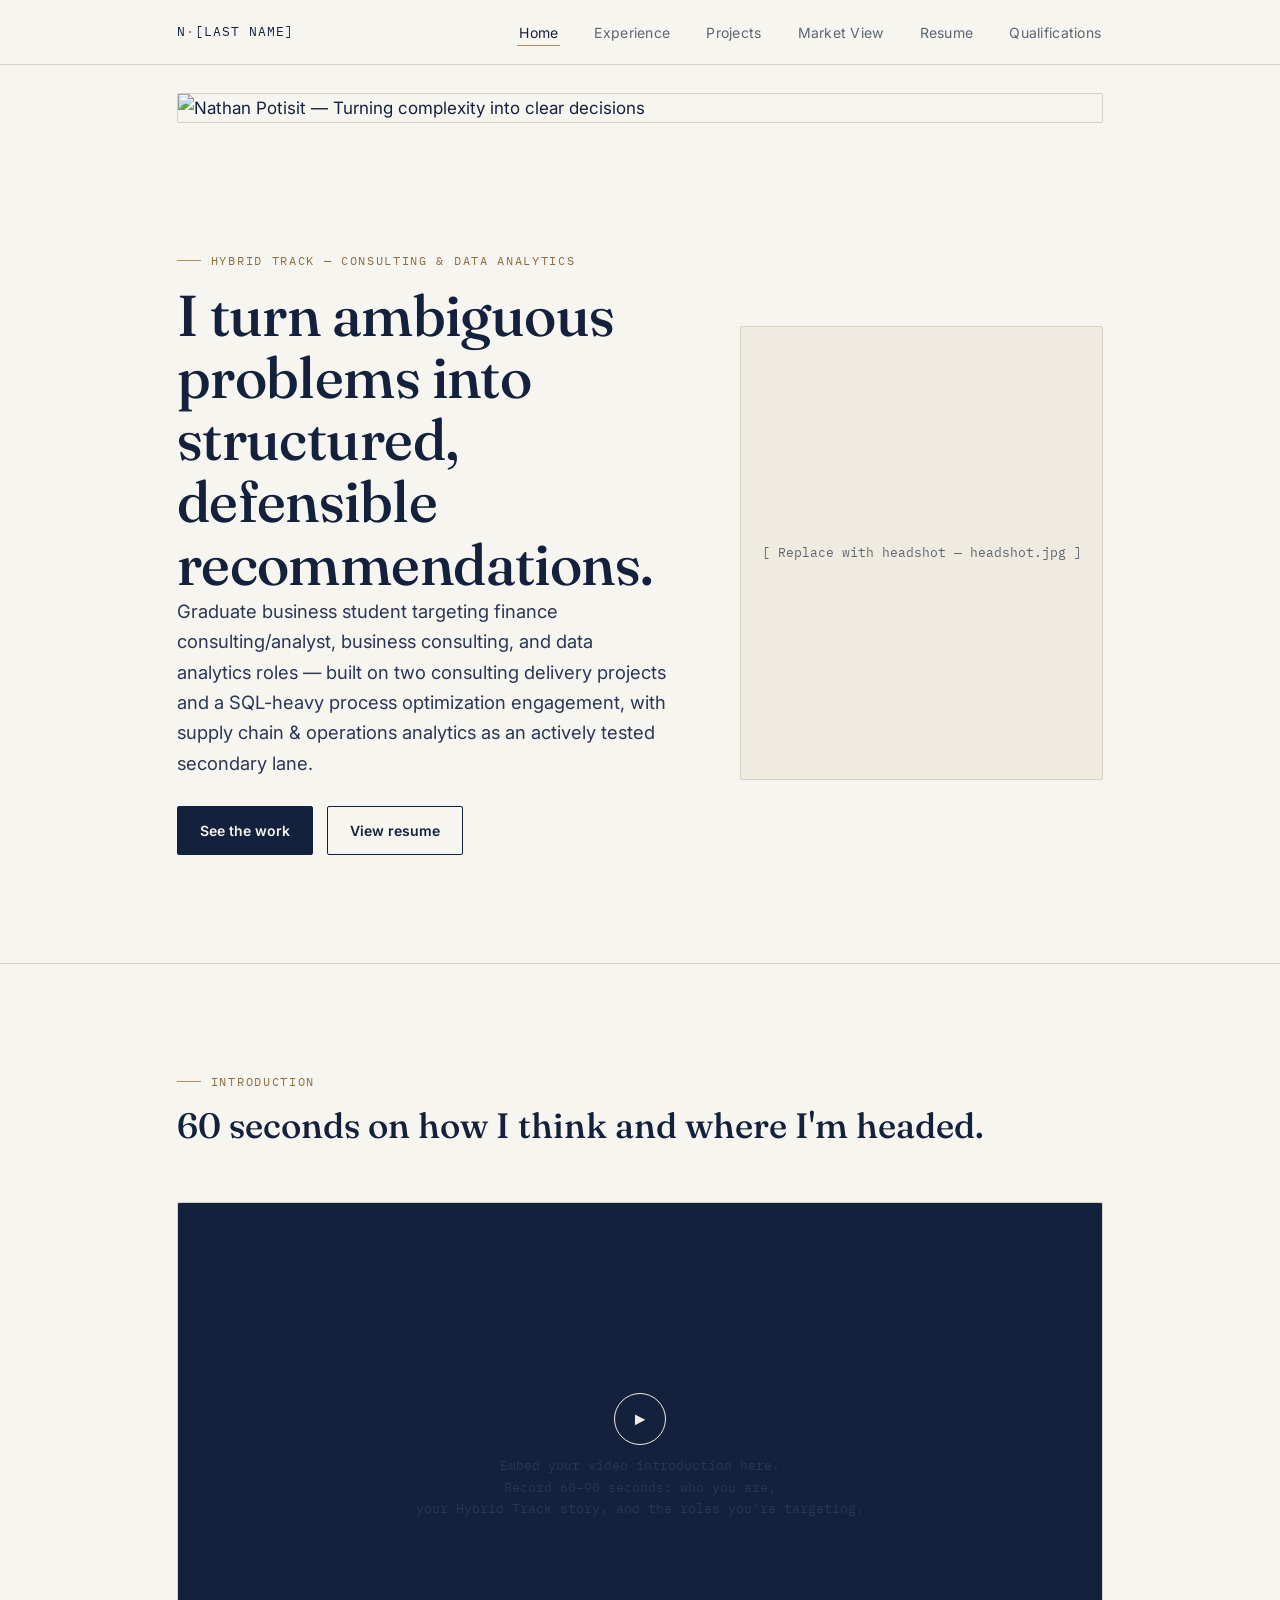
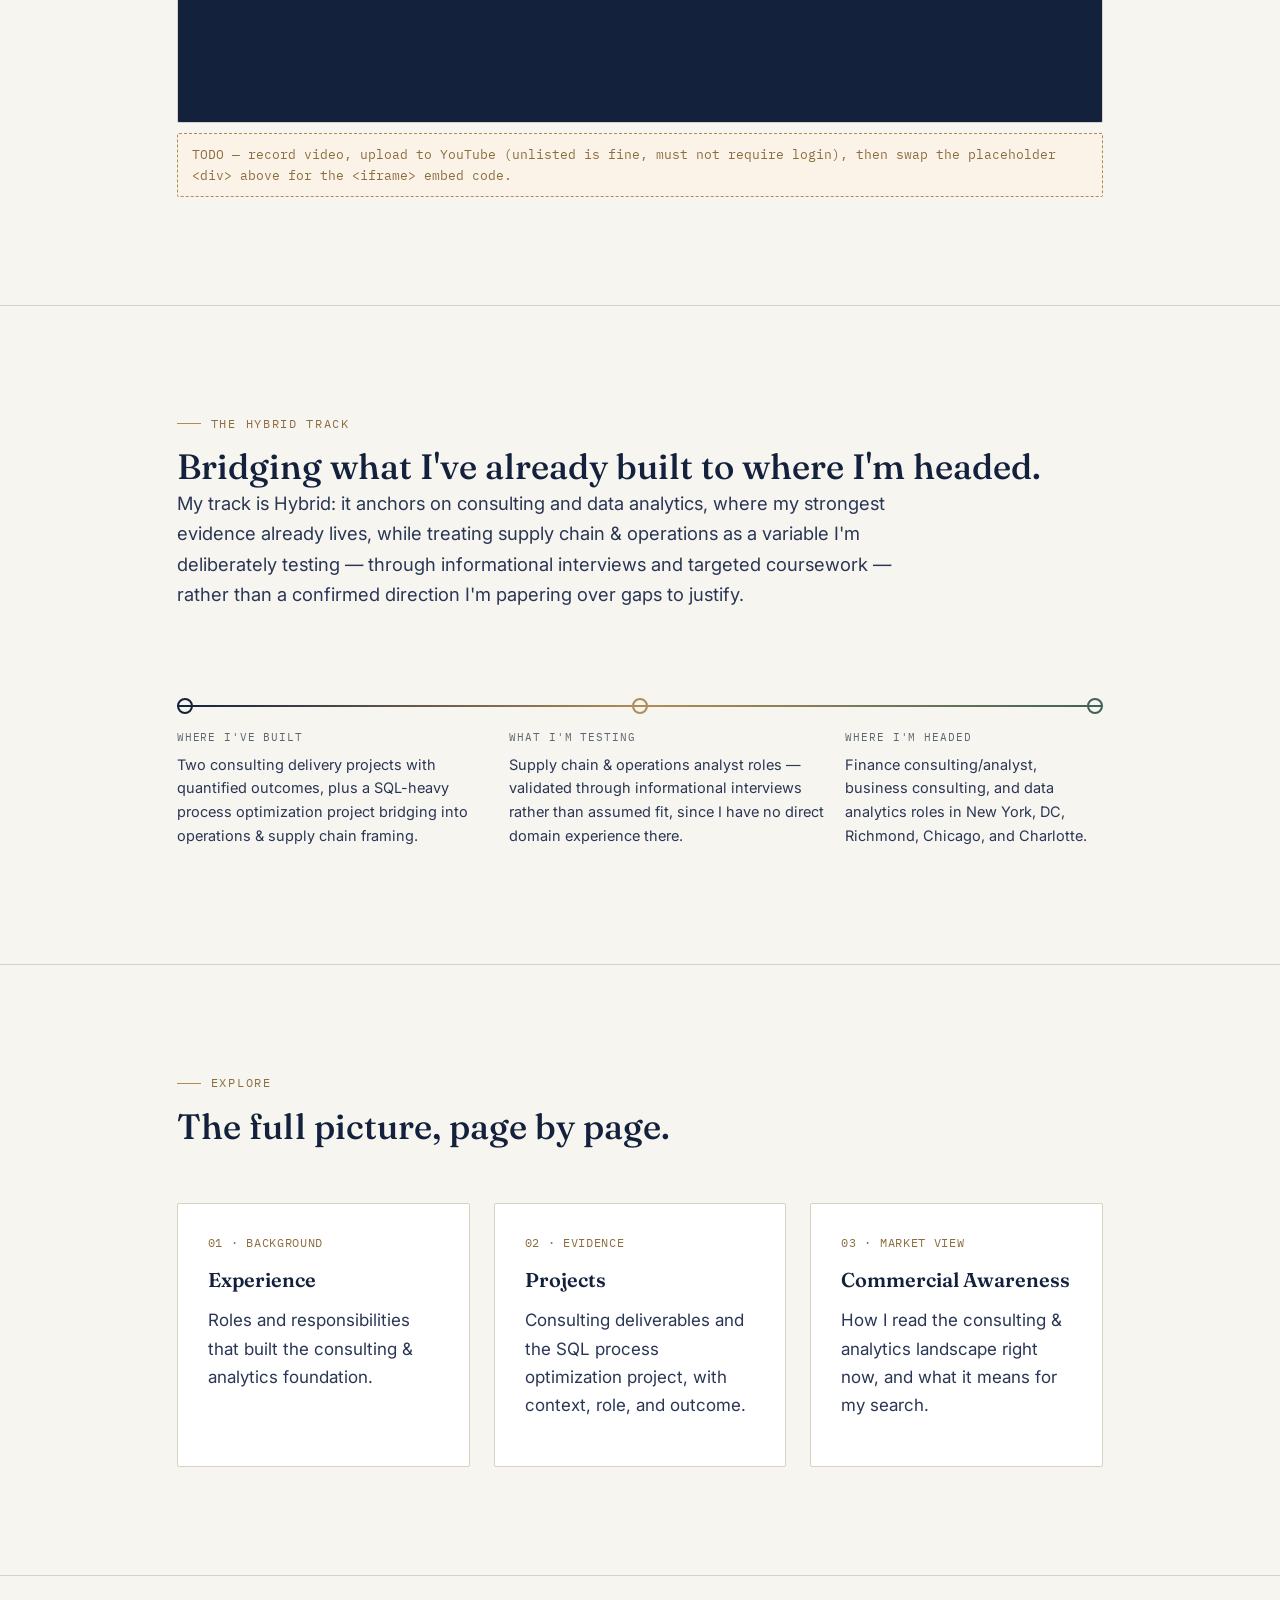
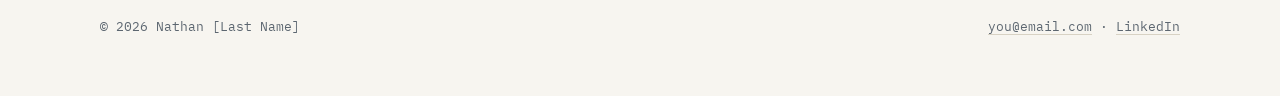
==== index.html @ 15ed0936 "Update title and headshot reference in index.html" ====
<!DOCTYPE html>
<html lang="en">
<head>
<meta charset="UTF-8">
<meta name="viewport" content="width=device-width, initial-scale=1.0">
<title>Nathan Potisit — Consulting &amp; Analytics Portfolio</title>
<meta name="description" content="Hybrid-track portfolio bridging consulting delivery and data analytics experience with target roles in finance consulting, business consulting, and data analytics.">
<link rel="stylesheet" href="style.css">
</head>
<body>

<header class="site-header">
  <nav class="nav">
    <a class="brand" href="index.html">N<span>·</span>[Last Name]</a>
    <button class="nav-toggle" aria-label="Toggle navigation" aria-expanded="false">MENU</button>
    <ul class="nav-links">
      <li><a href="index.html" aria-current="page">Home</a></li>
      <li><a href="experience.html">Experience</a></li>
      <li><a href="projects.html">Projects</a></li>
      <li><a href="commercial-awareness.html">Market View</a></li>
      <li><a href="resume.html">Resume</a></li>
      <li><a href="qualifications.html">Qualifications</a></li>
    </ul>
  </nav>
</header>
<div class="wrap" style="padding-top:28px;">
  <img src="banner.jpg" alt="Nathan Potisit — Turning complexity into clear decisions"
       style="width:100%; border-radius:2px; border:1px solid var(--line); display:block;">
</div>
<section class="hero">
  <div class="wrap hero-grid">
    <div>
      <p class="eyebrow">Hybrid Track — Consulting &amp; Data Analytics</p>
      <h1>I turn ambiguous problems into structured, defensible recommendations.</h1>
      <p class="lede">
        Graduate business student targeting finance consulting/analyst, business consulting,
        and data analytics roles &mdash; built on two consulting delivery projects and a
        SQL-heavy process optimization engagement, with supply chain &amp; operations analytics
        as an actively tested secondary lane.
      </p>
      <div class="hero-actions">
        <a class="btn btn-primary" href="projects.html">See the work</a>
        <a class="btn btn-ghost" href="resume.html">View resume</a>
      </div>
    </div>
    <div class="hero-photo">
      <span>[ Replace with headshot &mdash; headshot.jpg ]</"Nathan Potisit">
    </div>
  </div>
</section>

<section id="intro">
  <div class="wrap">
    <div class="section-head">
      <p class="eyebrow">Introduction</p>
      <h2>60 seconds on how I think and where I'm headed.</h2>
    </div>

    <div class="video-frame">
      <!-- Replace this placeholder div with an <iframe> embed of your unlisted/public
           YouTube video once recorded. Example:
           <iframe src="https://www.youtube.com/embed/VIDEO_ID" title="Nathan intro video"
             allow="accelerometer; autoplay; clipboard-write; encrypted-media; gyroscope; picture-in-picture"
             allowfullscreen></iframe> -->
      <div class="video-placeholder">
        <div class="play">&#9658;</div>
        <p>Embed your video introduction here.<br>Record 60&ndash;90 seconds: who you are,<br>
        your Hybrid Track story, and the roles you're targeting.</p>
      </div>
    </div>
    <p class="todo">TODO &mdash; record video, upload to YouTube (unlisted is fine, must not require login), then swap the placeholder &lt;div&gt; above for the &lt;iframe&gt; embed code.</p>
  </div>
</section>

<section id="bridge">
  <div class="wrap">
    <div class="section-head">
      <p class="eyebrow">The Hybrid Track</p>
      <h2>Bridging what I've already built to where I'm headed.</h2>
      <p class="lede">
        My track is Hybrid: it anchors on consulting and data analytics, where my strongest
        evidence already lives, while treating supply chain &amp; operations as a variable I'm
        deliberately testing &mdash; through informational interviews and targeted coursework &mdash;
        rather than a confirmed direction I'm papering over gaps to justify.
      </p>
    </div>

    <div class="bridge">
      <div class="bridge-track"></div>
      <div class="bridge-nodes">
        <span class="bridge-node"></span>
        <span class="bridge-node mid"></span>
        <span class="bridge-node end"></span>
      </div>
      <div class="bridge-labels">
        <div>
          <span class="tag">Where I've built</span>
          <p>Two consulting delivery projects with quantified outcomes, plus a SQL-heavy
          process optimization project bridging into operations &amp; supply chain framing.</p>
        </div>
        <div>
          <span class="tag">What I'm testing</span>
          <p>Supply chain &amp; operations analyst roles &mdash; validated through informational
          interviews rather than assumed fit, since I have no direct domain experience there.</p>
        </div>
        <div>
          <span class="tag">Where I'm headed</span>
          <p>Finance consulting/analyst, business consulting, and data analytics roles in
          New York, DC, Richmond, Chicago, and Charlotte.</p>
        </div>
      </div>
    </div>
  </div>
</section>

<section id="explore">
  <div class="wrap">
    <div class="section-head">
      <p class="eyebrow">Explore</p>
      <h2>The full picture, page by page.</h2>
    </div>
    <div class="grid-3">
      <a class="card" href="experience.html" style="text-decoration:none;">
        <span class="meta">01 &middot; Background</span>
        <h3>Experience</h3>
        <p>Roles and responsibilities that built the consulting &amp; analytics foundation.</p>
      </a>
      <a class="card" href="projects.html" style="text-decoration:none;">
        <span class="meta">02 &middot; Evidence</span>
        <h3>Projects</h3>
        <p>Consulting deliverables and the SQL process optimization project, with context, role, and outcome.</p>
      </a>
      <a class="card" href="commercial-awareness.html" style="text-decoration:none;">
        <span class="meta">03 &middot; Market View</span>
        <h3>Commercial Awareness</h3>
        <p>How I read the consulting &amp; analytics landscape right now, and what it means for my search.</p>
      </a>
    </div>
  </div>
</section>

<footer class="site-footer">
  <div class="footer-inner">
    <span>&copy; 2026 Nathan [Last Name]</span>
    <span><a href="mailto:you@email.com">you@email.com</a> &middot; <a href="https://www.linkedin.com/" target="_blank" rel="noopener">LinkedIn</a></span>
  </div>
</footer>

<script src="nav.js"></script>
</body>
</html>
---- style.css ----
/* ============================================================
   PURPOSEFUL BRIDGE — token system
   Ink navy + brass accent + warm paper, editorial serif/sans pairing.
   Signature: the "bridge line" — a literal connector between
   past experience and target roles, echoing the Hybrid Track thesis.
   ============================================================ */

@import url('https://fonts.googleapis.com/css2?family=Fraunces:opsz,wght@9..144,400;9..144,500;9..144,600&family=Inter:wght@400;500;600&family=IBM+Plex+Mono:wght@400;500&display=swap');

:root{
  --ink:        #14213D;
  --ink-soft:   #2A3654;
  --paper:      #F7F5F0;
  --paper-dim:  #EFEBE1;
  --brass:      #B08D57;
  --brass-deep: #8C6D3F;
  --pine:       #3E6259;
  --slate:      #5C6670;
  --line:       #D8D2C4;
  --white:      #FFFFFF;

  --display: 'Fraunces', Georgia, serif;
  --body:    'Inter', -apple-system, BlinkMacSystemFont, sans-serif;
  --mono:    'IBM Plex Mono', 'SFMono-Regular', Menlo, monospace;

  --max-w: 1080px;
  --gap-page: clamp(24px, 6vw, 96px);
}

*{ box-sizing: border-box; }
html{ scroll-behavior: smooth; }
body{
  margin:0;
  background: var(--paper);
  color: var(--ink);
  font-family: var(--body);
  font-size: 17px;
  line-height: 1.65;
  -webkit-font-smoothing: antialiased;
}

a{ color: inherit; }
img{ max-width: 100%; display:block; }

.wrap{
  max-width: var(--max-w);
  margin: 0 auto;
  padding: 0 var(--gap-page);
}

/* ---------- focus visibility ---------- */
a:focus-visible, button:focus-visible{
  outline: 2px solid var(--brass);
  outline-offset: 3px;
}

/* ---------- header / nav ---------- */
.site-header{
  position: sticky;
  top: 0;
  z-index: 20;
  background: rgba(247,245,240,0.92);
  backdrop-filter: blur(6px);
  border-bottom: 1px solid var(--line);
}
.nav{
  display:flex;
  align-items:center;
  justify-content: space-between;
  padding: 18px var(--gap-page);
  max-width: var(--max-w);
  margin: 0 auto;
}
.brand{
  font-family: var(--mono);
  font-size: 13px;
  letter-spacing: 0.08em;
  text-transform: uppercase;
  text-decoration: none;
  color: var(--ink);
}
.brand span{ color: var(--brass-deep); }

.nav-links{
  display:flex;
  gap: clamp(14px, 2.5vw, 32px);
  list-style:none;
  margin:0; padding:0;
}
.nav-links a{
  text-decoration:none;
  font-size: 14px;
  letter-spacing: 0.02em;
  color: var(--slate);
  padding: 4px 2px;
  border-bottom: 1px solid transparent;
  transition: color .15s ease, border-color .15s ease;
}
.nav-links a:hover,
.nav-links a[aria-current="page"]{
  color: var(--ink);
  border-bottom-color: var(--brass);
}
.nav-toggle{
  display:none;
  background:none;
  border:1px solid var(--line);
  border-radius: 4px;
  width: 38px; height: 34px;
  font-family: var(--mono);
  font-size: 12px;
  color: var(--ink);
  cursor:pointer;
}

@media (max-width: 720px){
  .nav-toggle{ display:block; }
  .nav-links{
    position:absolute;
    top: 100%;
    left:0; right:0;
    background: var(--paper);
    border-bottom: 1px solid var(--line);
    flex-direction: column;
    padding: 8px var(--gap-page) 20px;
    gap: 4px;
    display:none;
  }
  .nav-links.open{ display:flex; }
  .nav-links a{ padding: 10px 0; border-bottom: 1px solid var(--paper-dim); }
}

/* ---------- eyebrow / labels ---------- */
.eyebrow{
  font-family: var(--mono);
  font-size: 12px;
  letter-spacing: 0.14em;
  text-transform: uppercase;
  color: var(--brass-deep);
  display:flex;
  align-items:center;
  gap: 10px;
  margin: 0 0 14px;
}
.eyebrow::before{
  content:"";
  width: 24px; height: 1px;
  background: var(--brass);
}

/* ---------- headings ---------- */
h1,h2,h3{ font-family: var(--display); font-weight: 500; margin: 0; color: var(--ink); }
h1{ font-size: clamp(2.4rem, 5vw, 3.6rem); line-height: 1.08; letter-spacing: -0.01em; }
h2{ font-size: clamp(1.6rem, 3vw, 2.2rem); line-height: 1.15; }
h3{ font-size: 1.25rem; font-weight: 600; }
p{ margin: 0 0 1em; color: var(--ink-soft); }
.lede{ font-size: 1.15rem; color: var(--ink-soft); max-width: 62ch; }

/* ---------- section rhythm ---------- */
section{ padding: clamp(56px, 9vw, 108px) 0; }
section + section{ border-top: 1px solid var(--line); }
.section-head{ margin-bottom: clamp(32px, 5vw, 56px); }

/* ---------- hero ---------- */
.hero{ padding-top: clamp(72px, 12vw, 128px); }
.hero-grid{
  display:grid;
  grid-template-columns: 1.15fr 0.85fr;
  gap: clamp(32px, 6vw, 72px);
  align-items:center;
}
@media (max-width: 820px){ .hero-grid{ grid-template-columns: 1fr; } }
.hero-photo{
  aspect-ratio: 4/5;
  background: var(--paper-dim);
  border: 1px solid var(--line);
  border-radius: 2px;
  display:flex; align-items:center; justify-content:center;
  color: var(--slate);
  font-family: var(--mono);
  font-size: 13px;
  text-align:center;
  padding: 20px;
  overflow:hidden;
}
.hero-photo img{ width:100%; height:100%; object-fit:cover; }
.hero-actions{ display:flex; gap: 14px; margin-top: 28px; flex-wrap:wrap; }

/* ---------- buttons ---------- */
.btn{
  display:inline-flex;
  align-items:center;
  gap: 8px;
  padding: 12px 22px;
  font-family: var(--body);
  font-size: 14px;
  font-weight: 600;
  text-decoration:none;
  border-radius: 2px;
  border: 1px solid var(--ink);
  transition: transform .15s ease, background .15s ease, color .15s ease;
}
.btn-primary{ background: var(--ink); color: var(--paper); }
.btn-primary:hover{ background: var(--brass-deep); border-color: var(--brass-deep); transform: translateY(-1px); }
.btn-ghost{ background: transparent; color: var(--ink); }
.btn-ghost:hover{ background: var(--ink); color: var(--paper); transform: translateY(-1px); }

/* ---------- the bridge line (signature element) ---------- */
.bridge{
  position: relative;
  margin: 8px 0 0;
  padding: 40px 0 8px;
}
.bridge-track{
  position: relative;
  height: 2px;
  background: linear-gradient(90deg, var(--ink) 0%, var(--brass) 50%, var(--pine) 100%);
  border-radius: 2px;
}
.bridge-nodes{
  display:flex;
  justify-content: space-between;
  margin-top: -9px;
}
.bridge-node{
  width: 16px; height:16px;
  border-radius: 50%;
  background: var(--paper);
  border: 2px solid var(--ink);
}
.bridge-node.mid{ border-color: var(--brass); }
.bridge-node.end{ border-color: var(--pine); }
.bridge-labels{
  display:flex;
  justify-content: space-between;
  margin-top: 14px;
  gap: 16px;
}
.bridge-labels div{ max-width: 30ch; }
.bridge-labels .tag{
  font-family: var(--mono);
  font-size: 11px;
  letter-spacing: 0.08em;
  text-transform: uppercase;
  color: var(--slate);
  display:block;
  margin-bottom: 6px;
}
.bridge-labels p{ font-size: 14.5px; margin:0; color: var(--ink-soft); }
@media (max-width: 720px){
  .bridge-labels{ flex-direction:column; gap: 22px; }
}

/* ---------- video block ---------- */
.video-frame{
  position: relative;
  width: 100%;
  aspect-ratio: 16/9;
  background: var(--ink);
  border-radius: 2px;
  overflow:hidden;
  border: 1px solid var(--line);
}
.video-frame iframe{
  width:100%; height:100%; border:0;
}
.video-placeholder{
  position:absolute; inset:0;
  display:flex; flex-direction:column; align-items:center; justify-content:center;
  gap: 10px;
  color: var(--paper-dim);
  font-family: var(--mono);
  font-size: 13px;
  text-align:center;
  padding: 24px;
}
.video-placeholder .play{
  width: 52px; height:52px;
  border-radius:50%;
  border: 1px solid var(--paper-dim);
  display:flex; align-items:center; justify-content:center;
  font-size: 18px;
}

/* ---------- project / experience cards ---------- */
.grid-2{ display:grid; grid-template-columns: 1fr 1fr; gap: 28px; }
.grid-3{ display:grid; grid-template-columns: repeat(3,1fr); gap: 24px; }
@media (max-width: 820px){ .grid-2, .grid-3{ grid-template-columns: 1fr; } }

.card{
  border: 1px solid var(--line);
  background: var(--white);
  padding: 30px;
  border-radius: 2px;
  transition: border-color .15s ease, transform .15s ease;
}
.card:hover{ border-color: var(--brass); transform: translateY(-2px); }
.card .meta{
  font-family: var(--mono);
  font-size: 11.5px;
  letter-spacing: 0.06em;
  text-transform: uppercase;
  color: var(--brass-deep);
  margin-bottom: 10px;
  display:block;
}
.card h3{ margin-bottom: 10px; }
.card .role{
  font-size: 13.5px;
  color: var(--slate);
  font-style: italic;
  margin-bottom: 12px;
}
.outcome{
  margin-top: 16px;
  padding-top: 14px;
  border-top: 1px dashed var(--line);
  font-family: var(--mono);
  font-size: 13px;
  color: var(--pine);
}

/* ---------- timeline (experience page) ---------- */
.timeline{ position:relative; padding-left: 28px; }
.timeline::before{
  content:"";
  position:absolute; left:5px; top:6px; bottom:6px;
  width:1px; background: var(--line);
}
.tl-item{ position:relative; padding-bottom: 44px; }
.tl-item:last-child{ padding-bottom: 0; }
.tl-item::before{
  content:"";
  position:absolute; left:-28px; top:6px;
  width:11px; height:11px; border-radius:50%;
  background: var(--paper); border: 2px solid var(--brass);
}
.tl-item .meta{ font-family: var(--mono); font-size: 12px; color: var(--slate); text-transform:uppercase; letter-spacing:.05em; }

/* ---------- placeholder callouts (things Nathan must fill in) ---------- */
.todo{
  background: #FBF3E7;
  border: 1px dashed var(--brass);
  color: var(--brass-deep);
  font-family: var(--mono);
  font-size: 12.5px;
  padding: 10px 14px;
  border-radius: 2px;
  margin: 10px 0 0;
}

/* ---------- tags ---------- */
.tags{ display:flex; flex-wrap:wrap; gap:8px; margin-top: 14px; }
.tag-pill{
  font-family: var(--mono);
  font-size: 11.5px;
  border: 1px solid var(--line);
  padding: 5px 10px;
  border-radius: 999px;
  color: var(--slate);
}

/* ---------- footer ---------- */
.site-footer{
  border-top: 1px solid var(--line);
  padding: 40px var(--gap-page) 60px;
}
.footer-inner{
  max-width: var(--max-w);
  margin: 0 auto;
  display:flex;
  justify-content: space-between;
  align-items:center;
  flex-wrap: wrap;
  gap: 16px;
  font-family: var(--mono);
  font-size: 12.5px;
  color: var(--slate);
}
.footer-inner a{ text-decoration:none; color: var(--slate); border-bottom: 1px solid var(--line); }
.footer-inner a:hover{ color: var(--ink); border-color: var(--brass); }

/* ---------- entry-with-evidence layout ---------- */
.entry{
  display:grid;
  grid-template-columns: 1fr 260px;
  gap: 32px;
  align-items: start;
  padding-bottom: 44px;
  margin-bottom: 44px;
  border-bottom: 1px solid var(--line);
}
.entry:last-child{ border-bottom:none; margin-bottom:0; padding-bottom:0; }
.entry-body{ min-width:0; }
.entry-body .meta{ font-family: var(--mono); font-size:12px; color:var(--slate); text-transform:uppercase; letter-spacing:.05em; display:block; margin-bottom:6px; }
.entry-body h3{ margin-bottom: 4px; }
.entry-body .role{ font-size:13.5px; color:var(--slate); font-style:italic; margin-bottom:14px; }
.entry-body p{ font-size:15px; }

@media (max-width: 860px){
  .entry{ grid-template-columns: 1fr; }
}

/* ---------- A4 evidence panel ---------- */
.evidence{
  width: 100%;
  max-width: 260px;
  justify-self: end;
}
@media (max-width: 860px){ .evidence{ max-width: 320px; justify-self: start; margin: 0 auto; } }

.evidence-page{
  aspect-ratio: 210 / 297; /* true A4 ratio */
  width: 100%;
  background: var(--white);
  border: 1px solid var(--line);
  box-shadow: 0 2px 10px rgba(20,33,61,0.06);
  overflow: hidden;
  position: relative;
  border-radius: 1px;
}
.evidence-page img{
  width:100%; height:100%;
  object-fit: cover;
  object-position: top;
  display:block;
}
.evidence-page .no-doc{
  width:100%; height:100%;
  display:flex; align-items:center; justify-content:center;
  padding: 20px;
  text-align:center;
  font-family: var(--mono);
  font-size: 11.5px;
  color: var(--slate);
  background: repeating-linear-gradient(135deg, var(--paper-dim), var(--paper-dim) 8px, var(--paper) 8px, var(--paper) 16px);
}
.evidence-photo{
  aspect-ratio: 210/297;
  width:100%;
  border: 1px solid var(--line);
  overflow:hidden;
  margin-bottom: 10px;
}
.evidence-photo img{ width:100%; height:100%; object-fit:cover; }

.evidence-caption{
  font-family: var(--mono);
  font-size: 10.5px;
  color: var(--slate);
  text-align:center;
  margin-top: 8px;
  letter-spacing:.02em;
}
.evidence-links{
  display:flex;
  flex-direction:column;
  gap: 6px;
  margin-top: 12px;
}
.evidence-links a{
  font-family: var(--mono);
  font-size: 12px;
  text-decoration:none;
  color: var(--ink);
  border-bottom: 1px solid var(--line);
  padding-bottom: 2px;
  transition: border-color .15s ease, color .15s ease;
}
.evidence-links a:hover{ border-color: var(--brass); color: var(--brass-deep); }
.evidence-links a::before{ content:"↳ "; color: var(--brass); }

/* ---------- full document viewer (used on click-through / dedicated viewer sections) ---------- */
.doc-viewer{
  width: 100%;
  height: 70vh;
  min-height: 480px;
  border: 1px solid var(--line);
  background: var(--white);
  border-radius: 2px;
  margin-top: 16px;
}
.doc-viewer-actions{ display:flex; gap: 12px; margin-top: 10px; flex-wrap:wrap; }

/* ---------- resume embed ---------- */
.resume-embed{
  width:100%;
  height: 80vh;
  border: 1px solid var(--line);
  background: var(--white);
}

/* ---------- reduced motion ---------- */
@media (prefers-reduced-motion: reduce){
  html{ scroll-behavior:auto; }
  .card, .btn{ transition:none; }
}
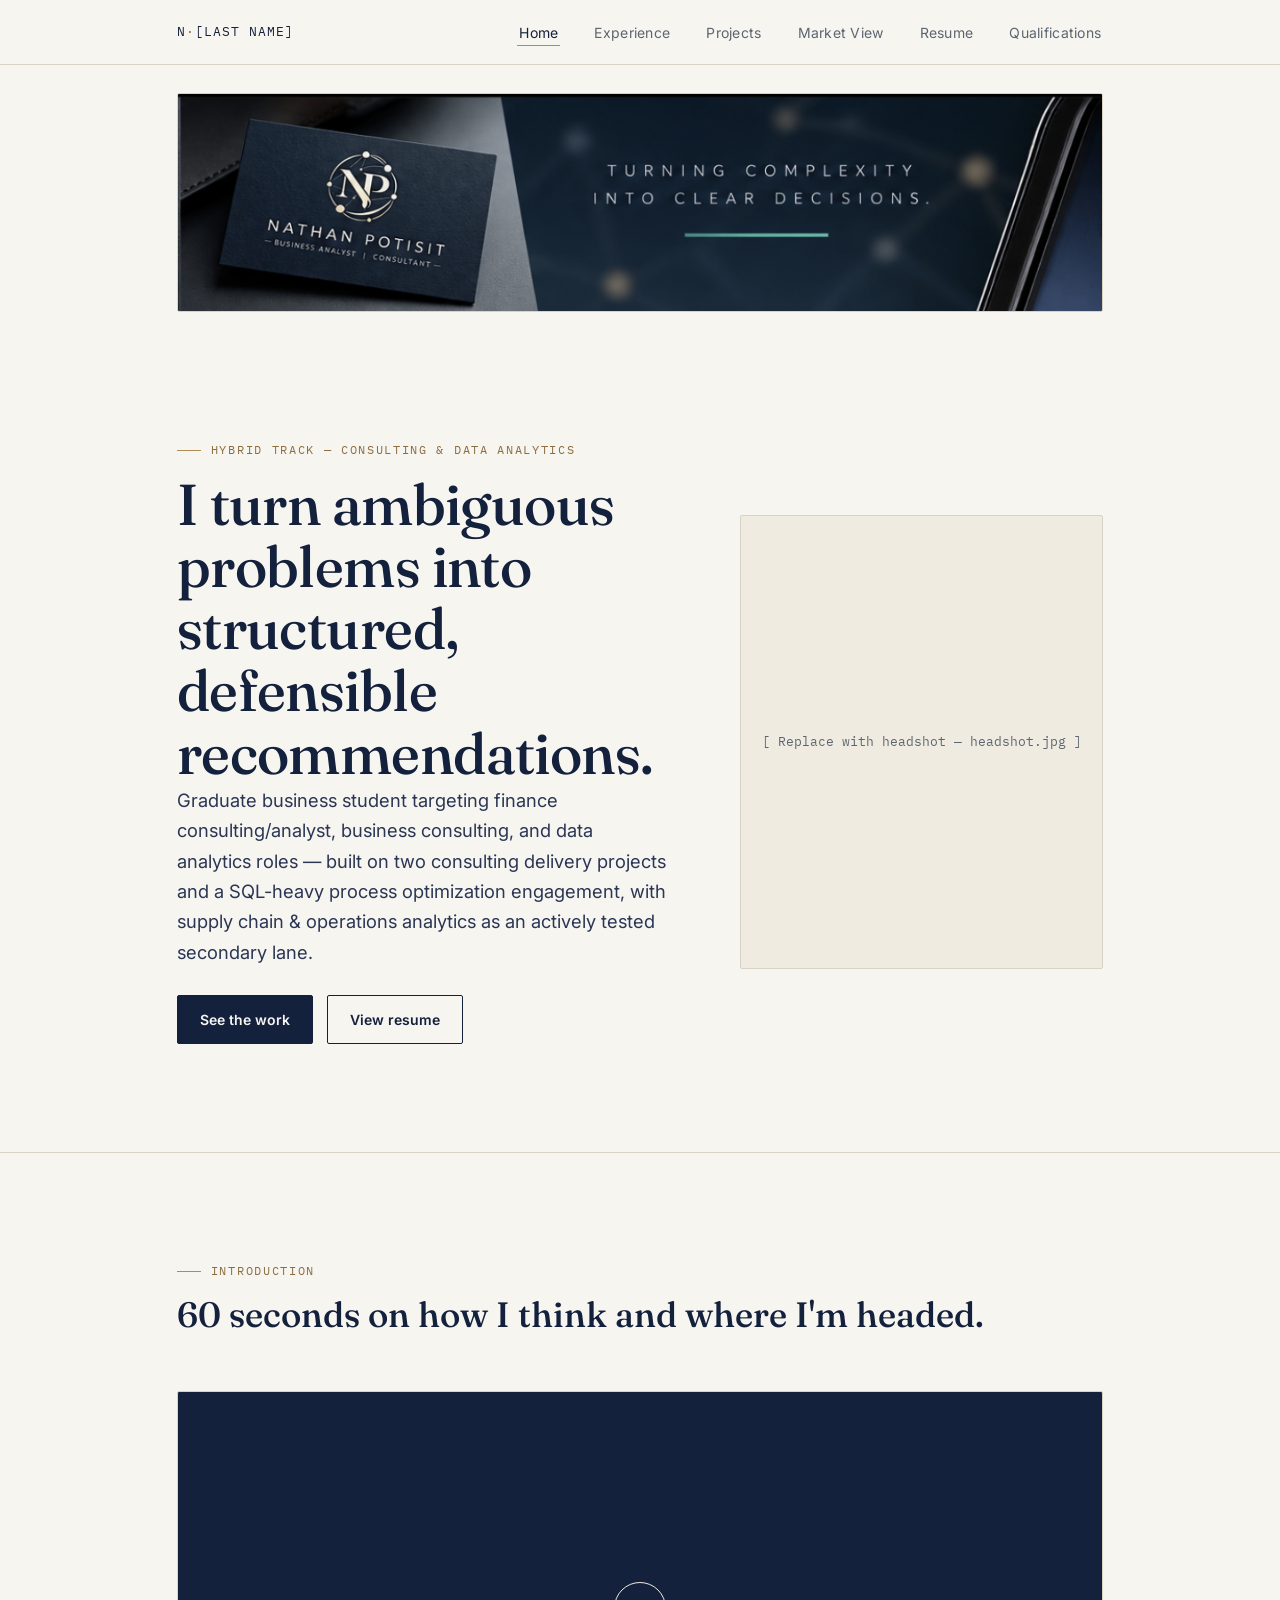
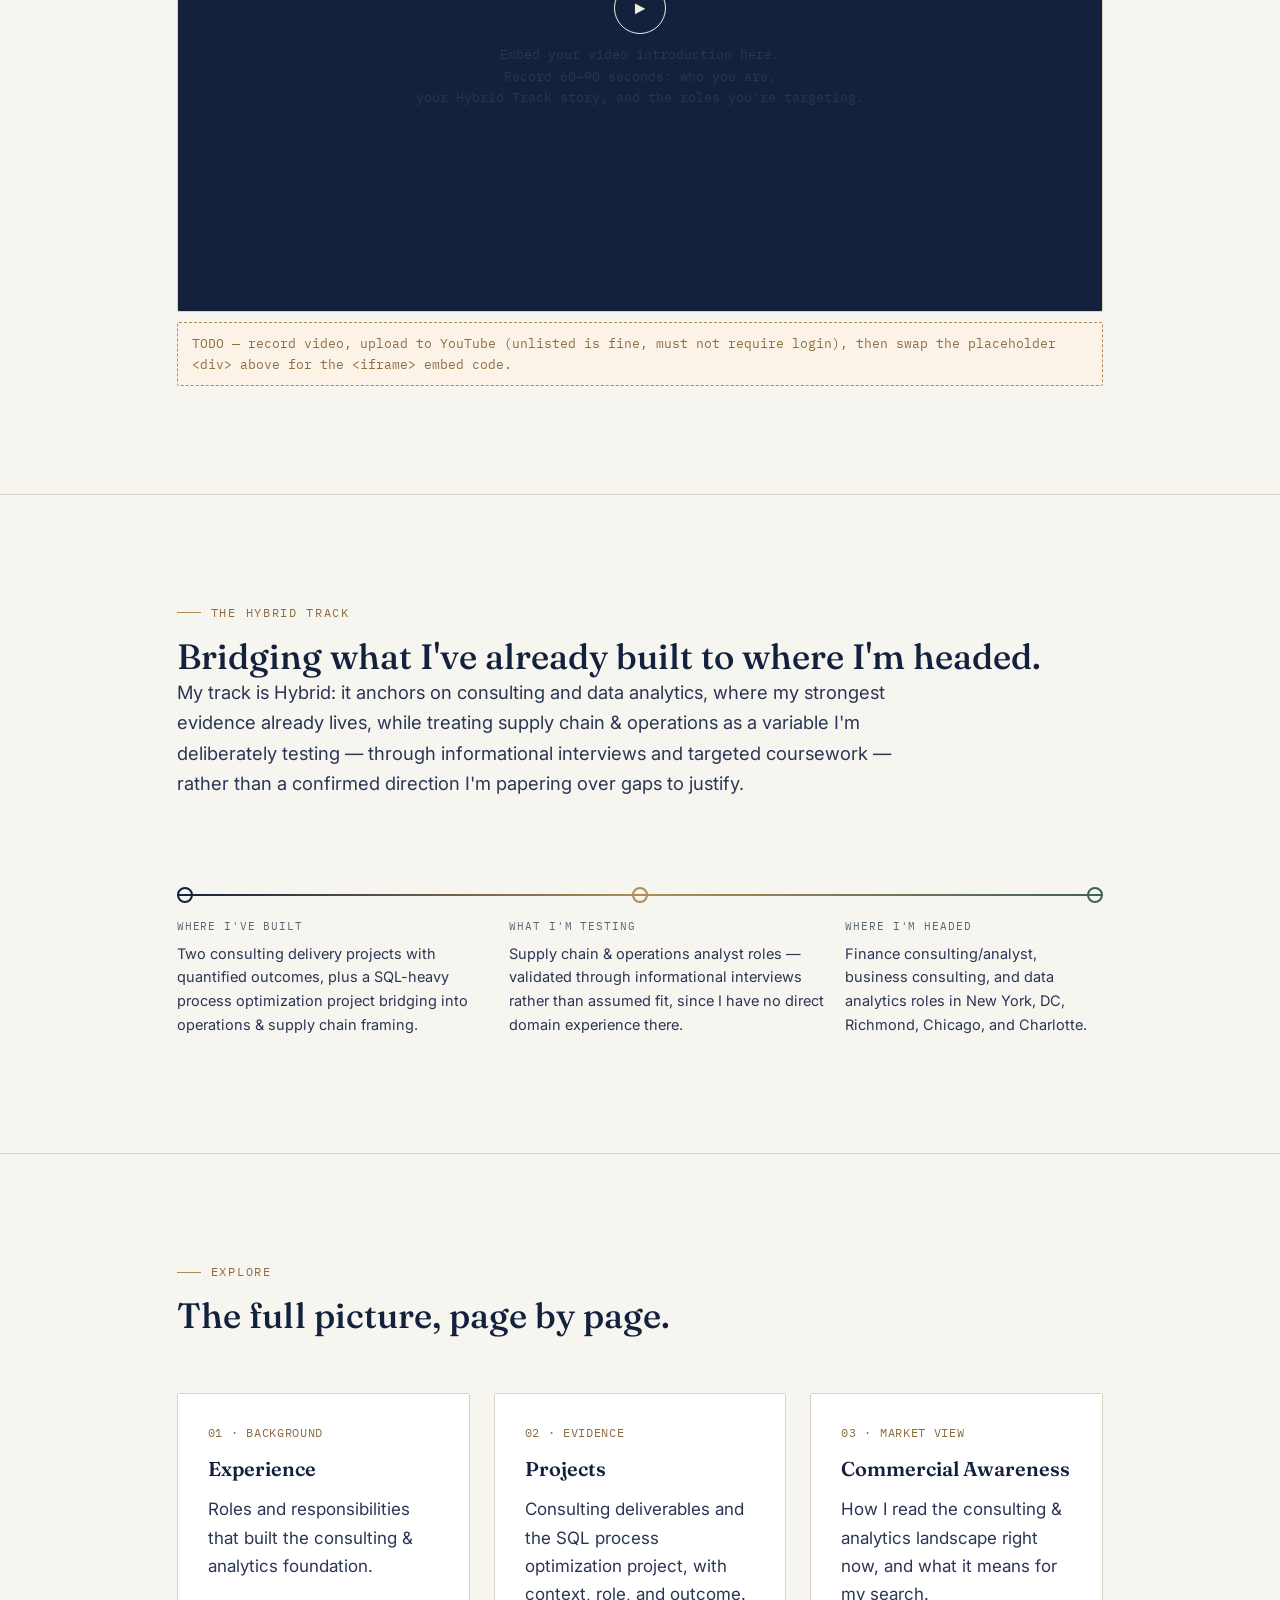
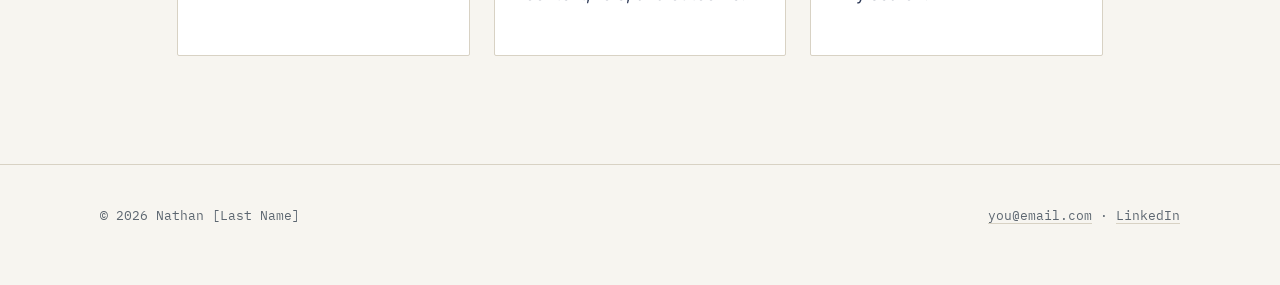
==== commit 8670efab: "Change banner image from banner.jpg to banner.png" ====
--- a/index.html
+++ b/index.html
@@ -24,7 +24,7 @@
   </nav>
 </header>
 <div class="wrap" style="padding-top:28px;">
-  <img src="banner.jpg" alt="Nathan Potisit — Turning complexity into clear decisions"
+  <img src="banner.png" alt="Nathan Potisit — Turning complexity into clear decisions"
        style="width:100%; border-radius:2px; border:1px solid var(--line); display:block;">
 </div>
 <section class="hero">
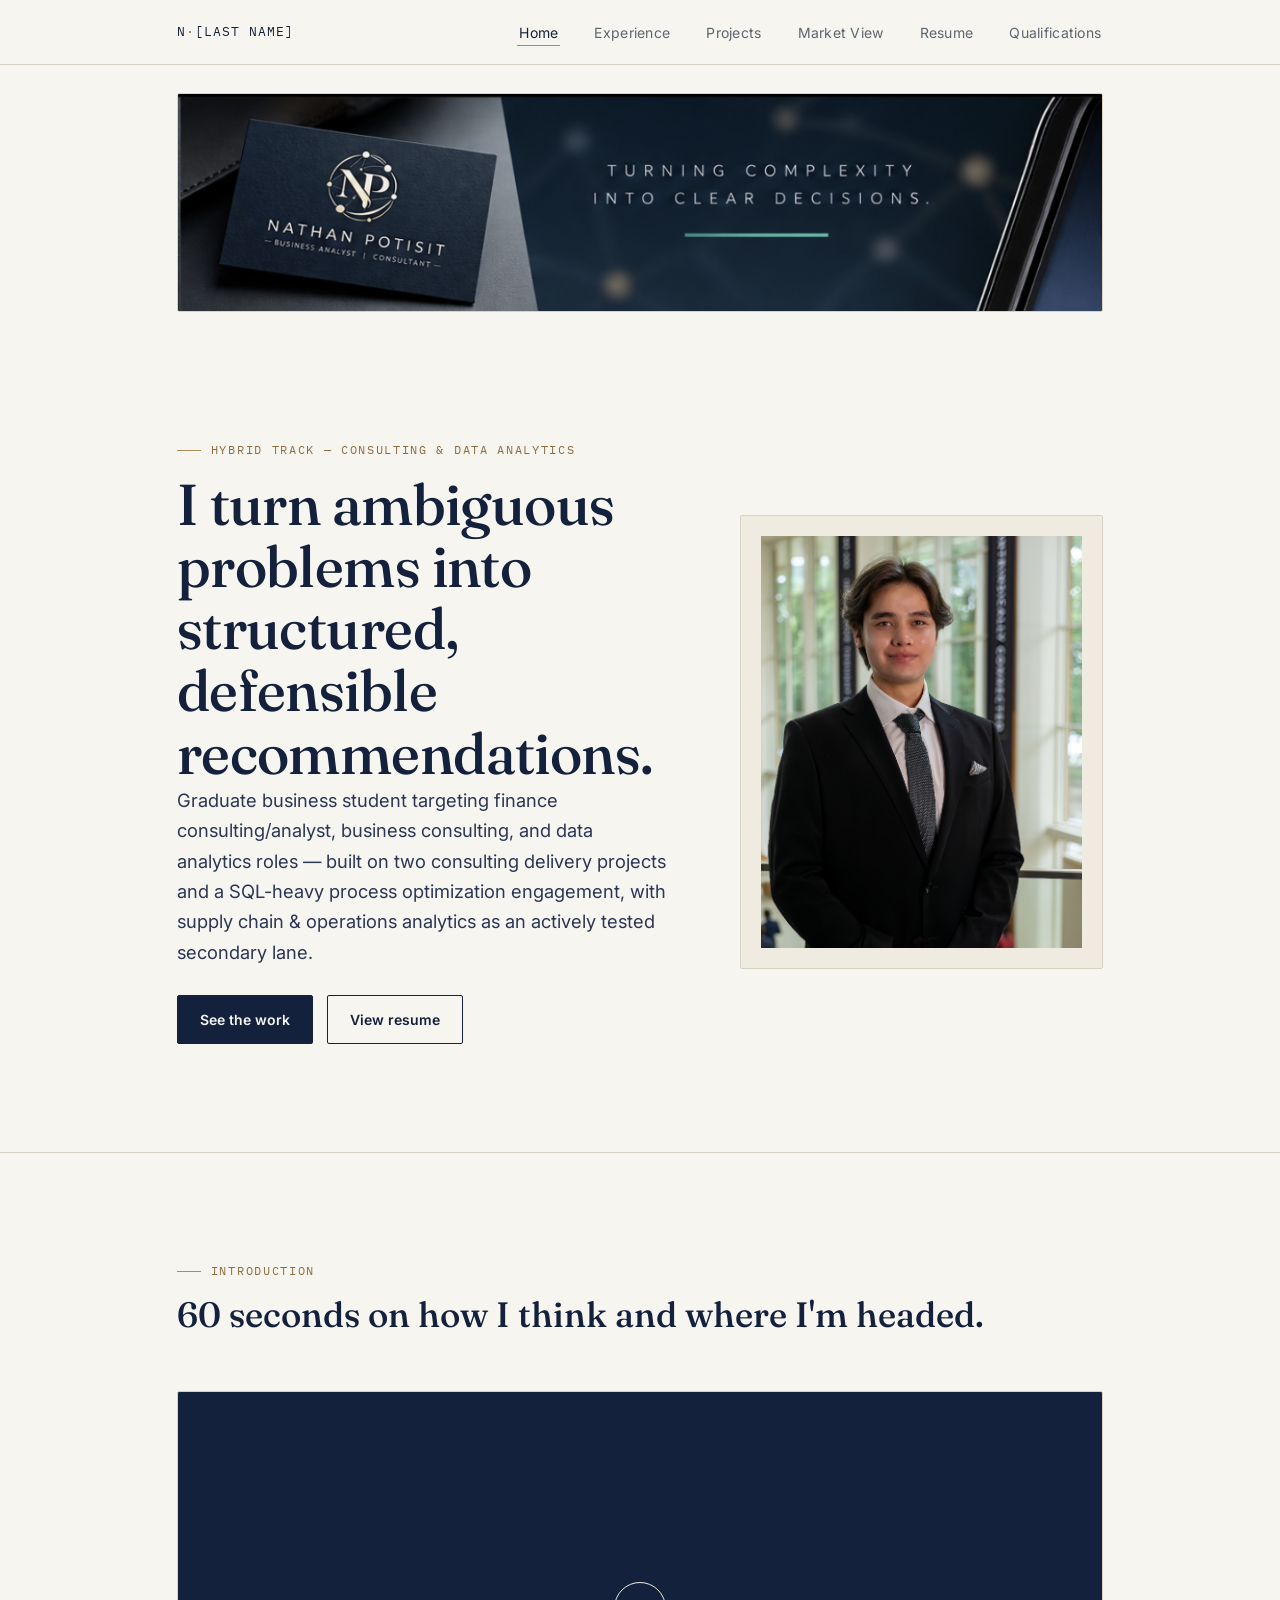
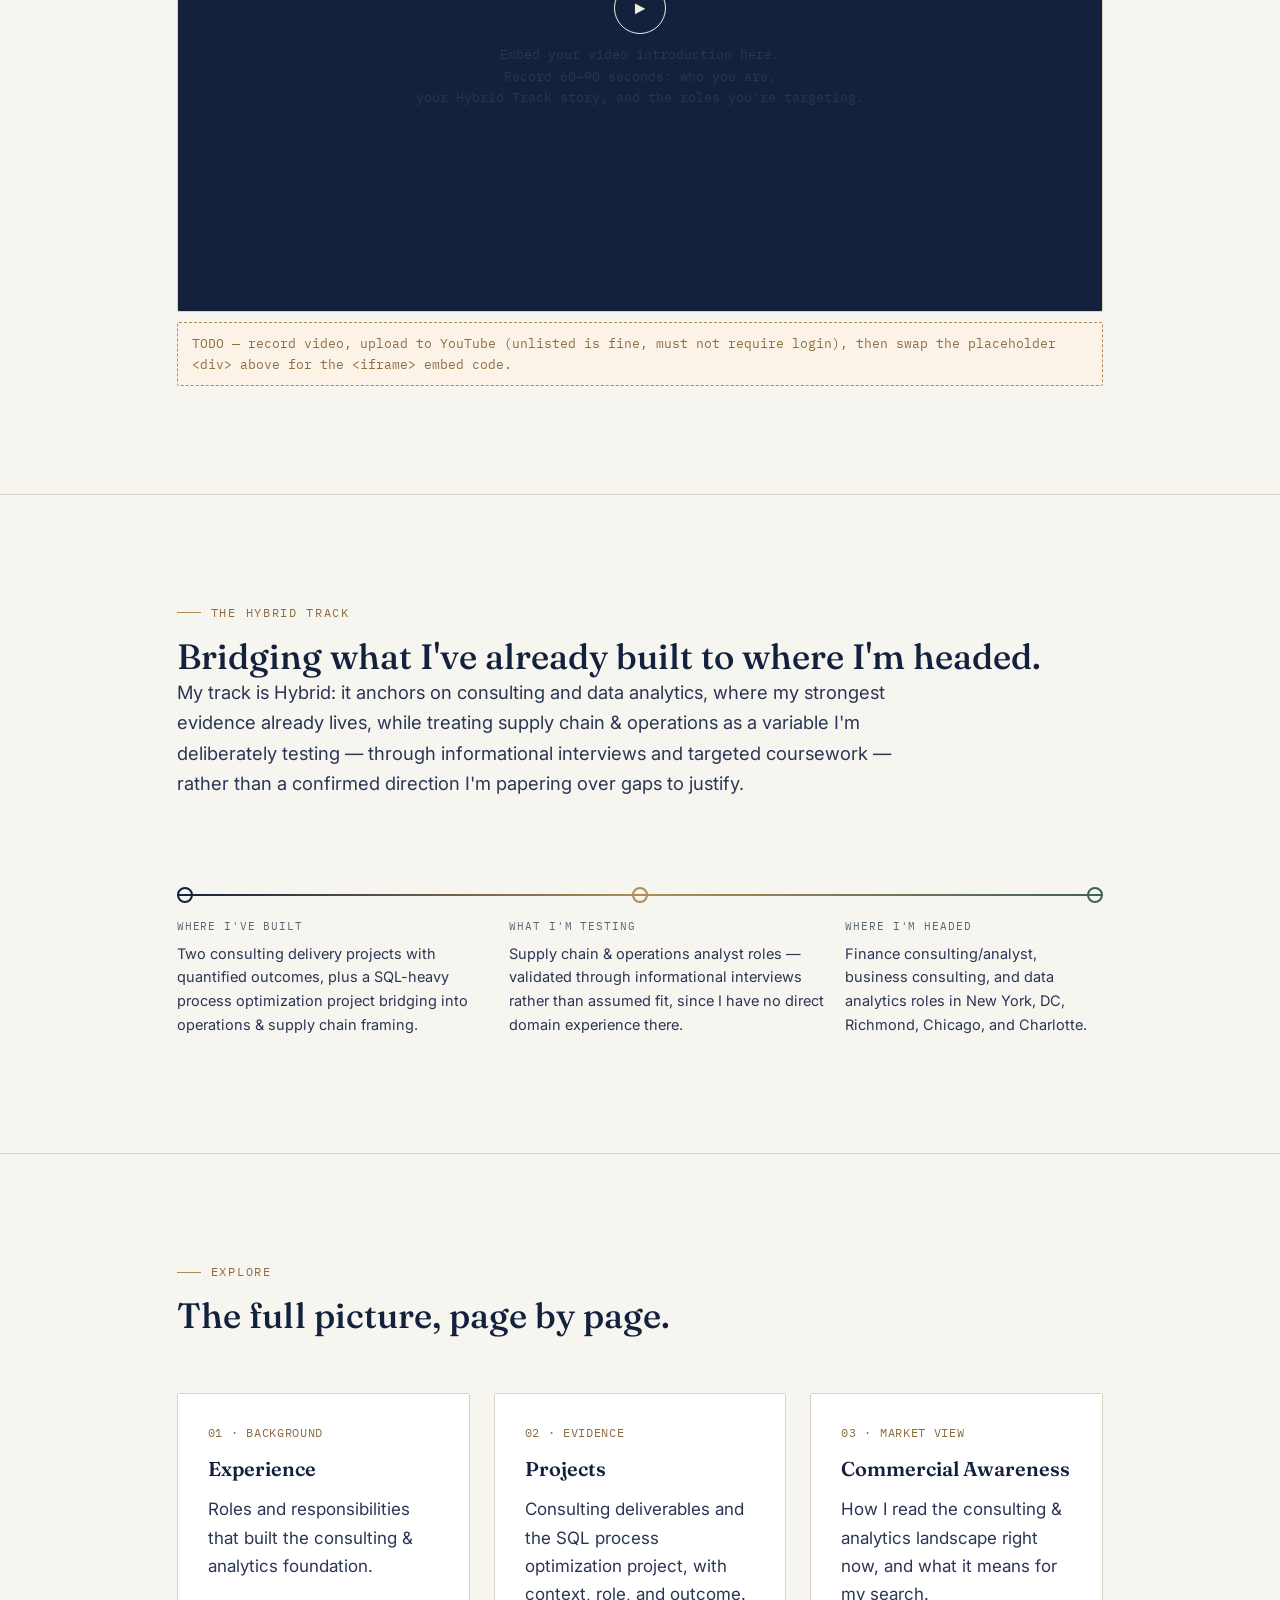
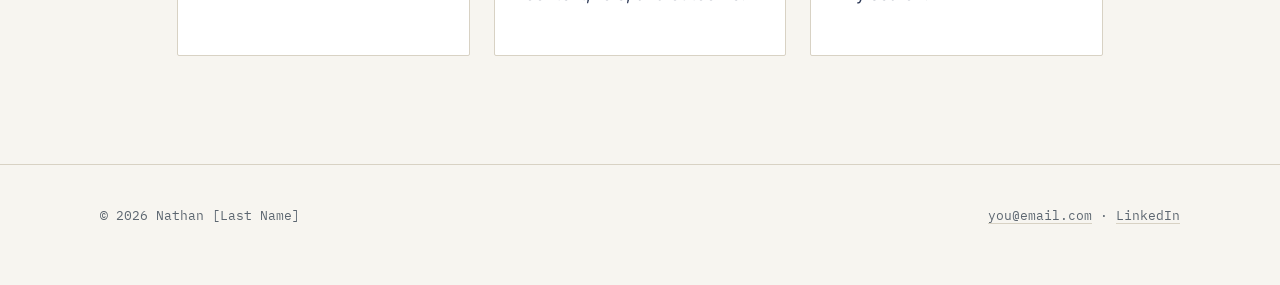
==== commit e4ba26df: "Add headshot and banner <img> tags; replace placeholder span and fix malformed tag" ====
--- a/index.html
+++ b/index.html
@@ -44,7 +44,7 @@
       </div>
     </div>
     <div class="hero-photo">
-      <span>[ Replace with headshot &mdash; headshot.jpg ]</"Nathan Potisit">
+      <img src="headshot.jpg" alt="Nathan headshot">
     </div>
   </div>
 </section>
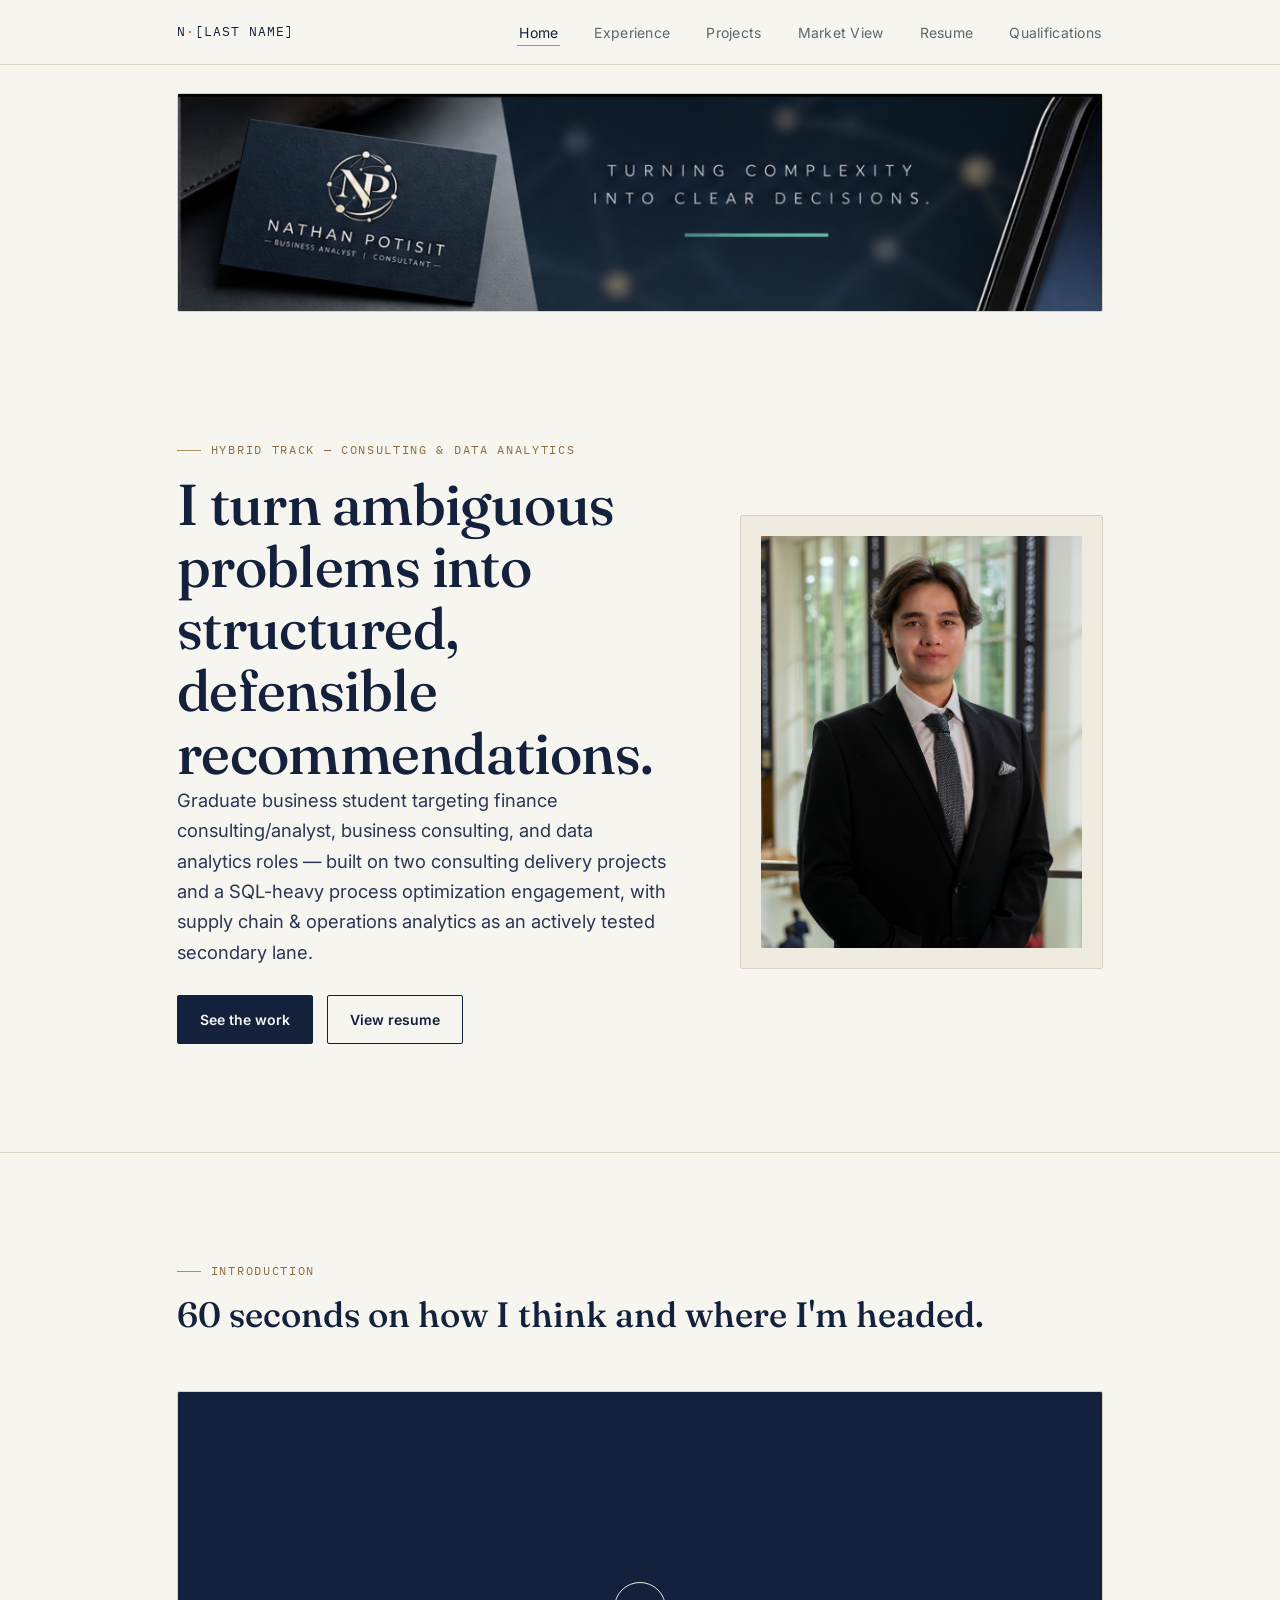
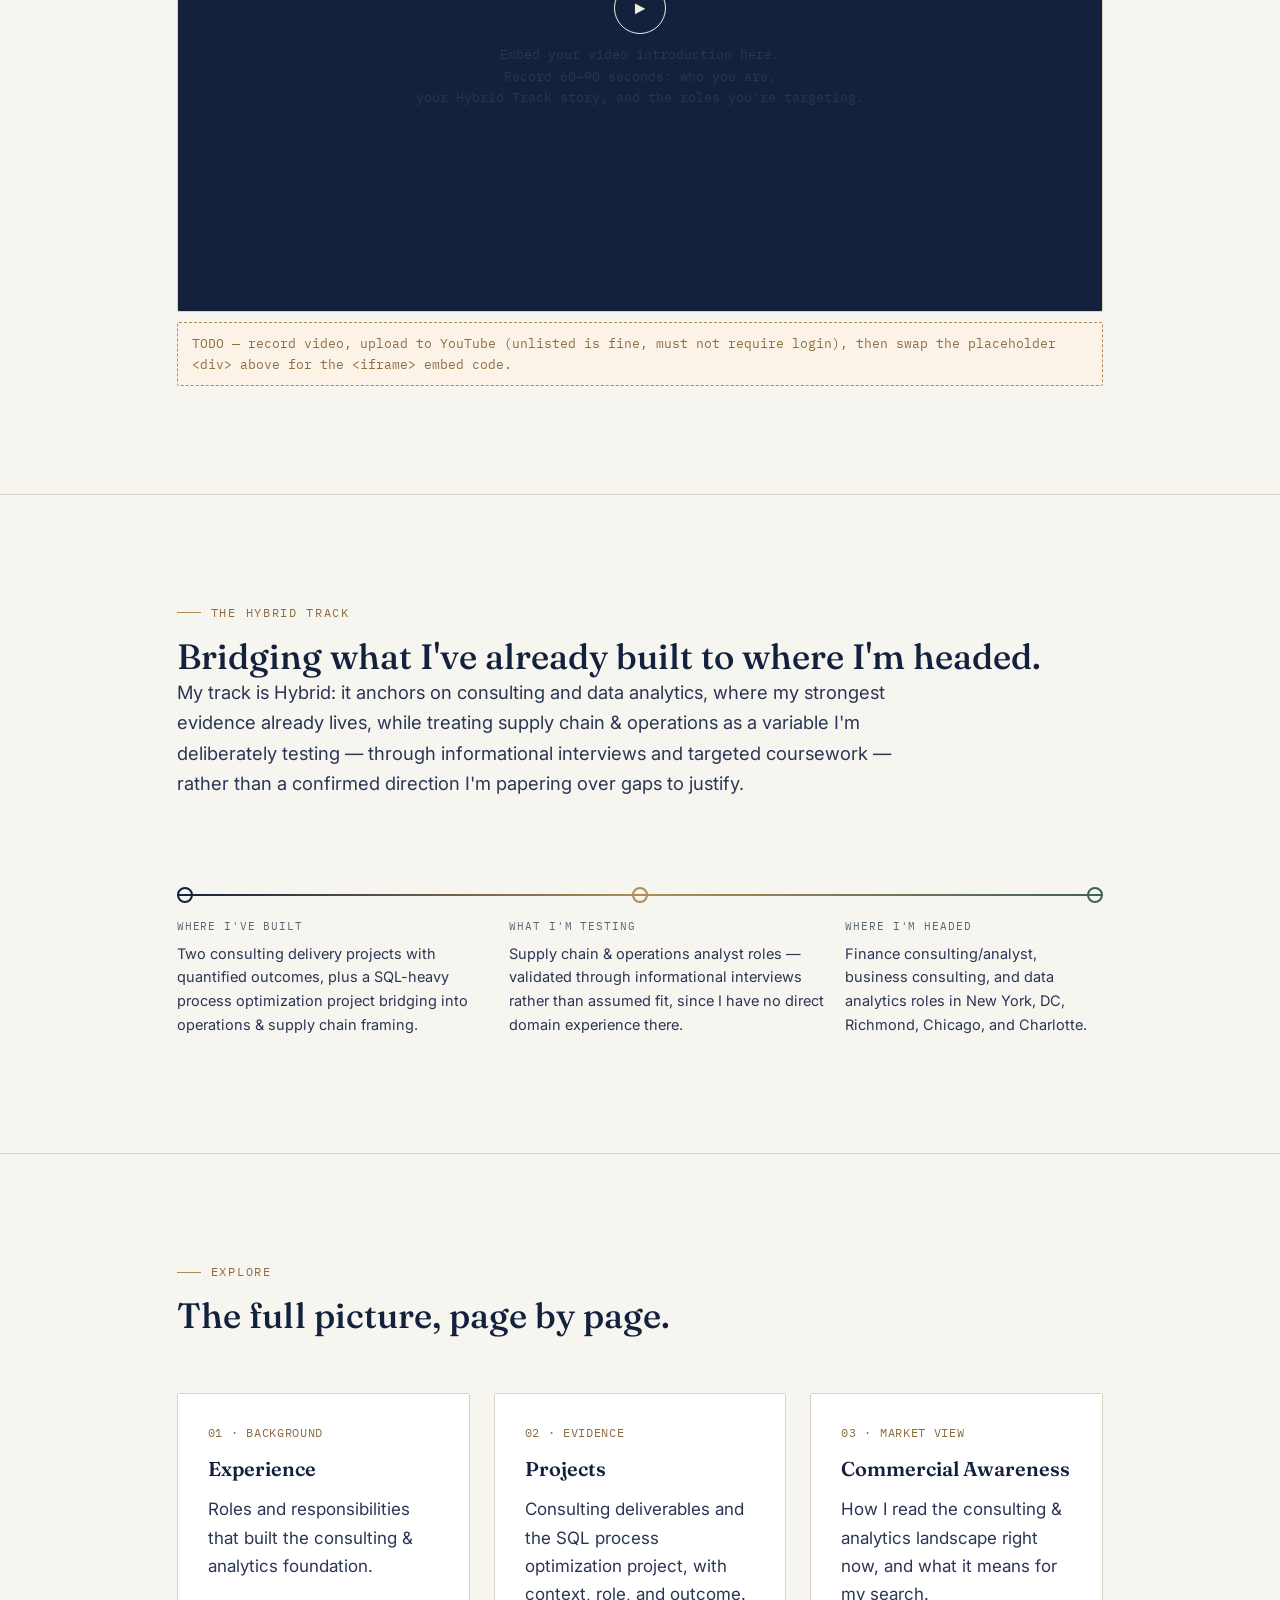
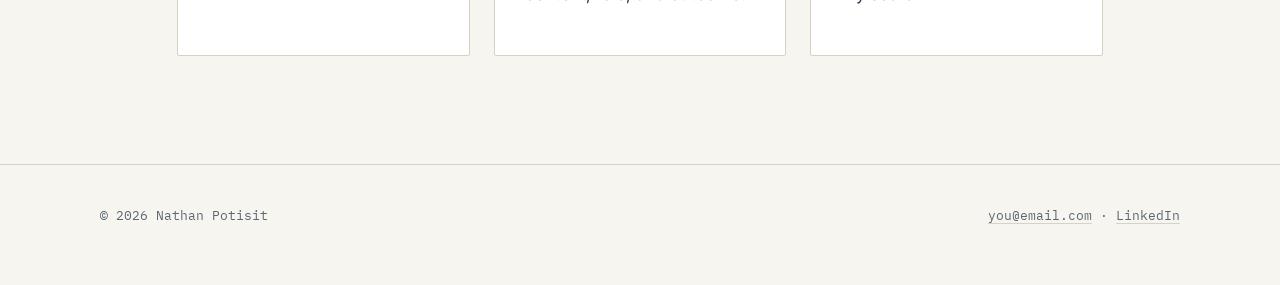
==== commit f947a4fc: "Update footer with correct name" ====
--- a/index.html
+++ b/index.html
@@ -141,7 +141,7 @@
 
 <footer class="site-footer">
   <div class="footer-inner">
-    <span>&copy; 2026 Nathan [Last Name]</span>
+    <span>&copy; 2026 Nathan Potisit </span>
     <span><a href="mailto:you@email.com">you@email.com</a> &middot; <a href="https://www.linkedin.com/" target="_blank" rel="noopener">LinkedIn</a></span>
   </div>
 </footer>
--- a/style.css
+++ b/style.css
@@ -183,8 +183,19 @@
   padding: 20px;
   overflow:hidden;
 }
-.hero-photo img{ width:100%; height:100%; object-fit:cover; }
+.hero-photo img{
+  width:100%;
+  height:100%;
+  object-fit:cover;
+  /* lower value to move you visually to the right inside the frame */
+  object-position:40% center;
+}
 .hero-actions{ display:flex; gap: 14px; margin-top: 28px; flex-wrap:wrap; }
+
+/* responsive tweak for small screens */
+@media (max-width: 420px) {
+  .hero-photo img { object-position: 60% center; }
+}
 
 /* ---------- buttons ---------- */
 .btn{
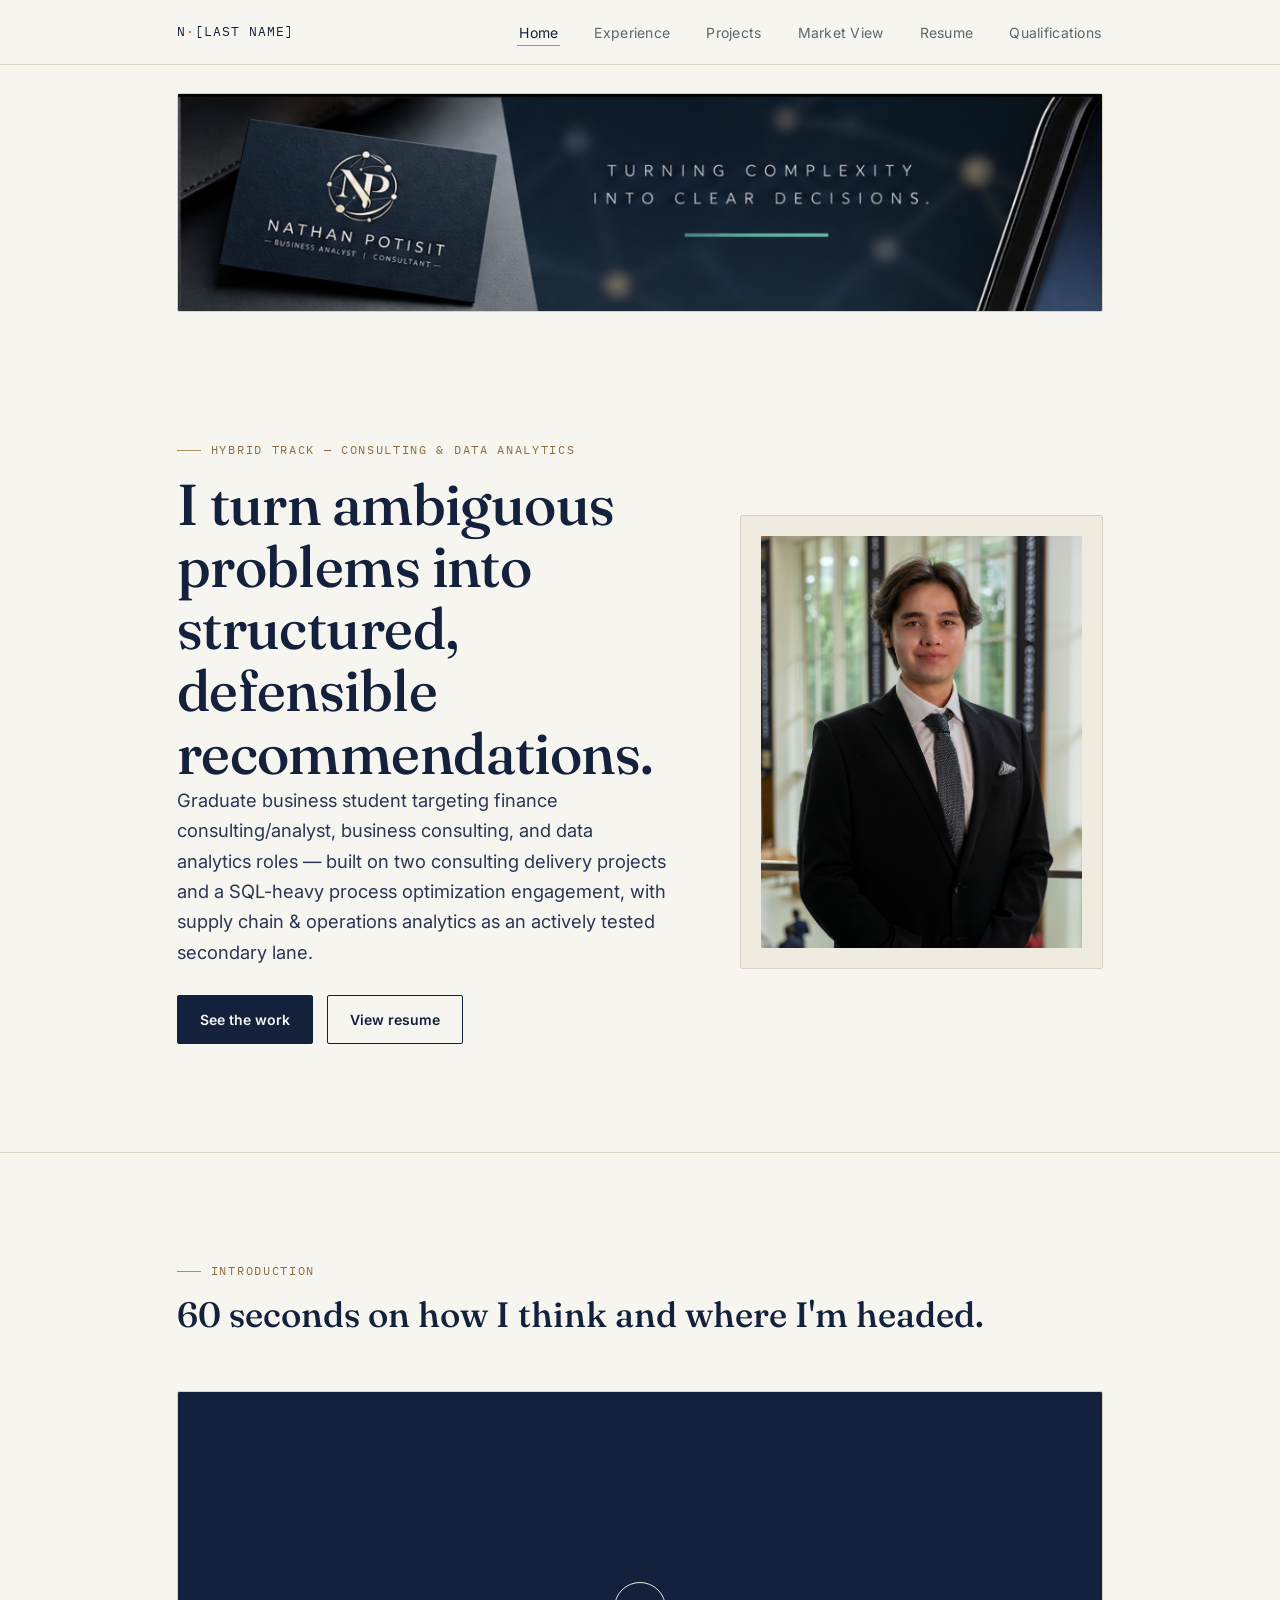
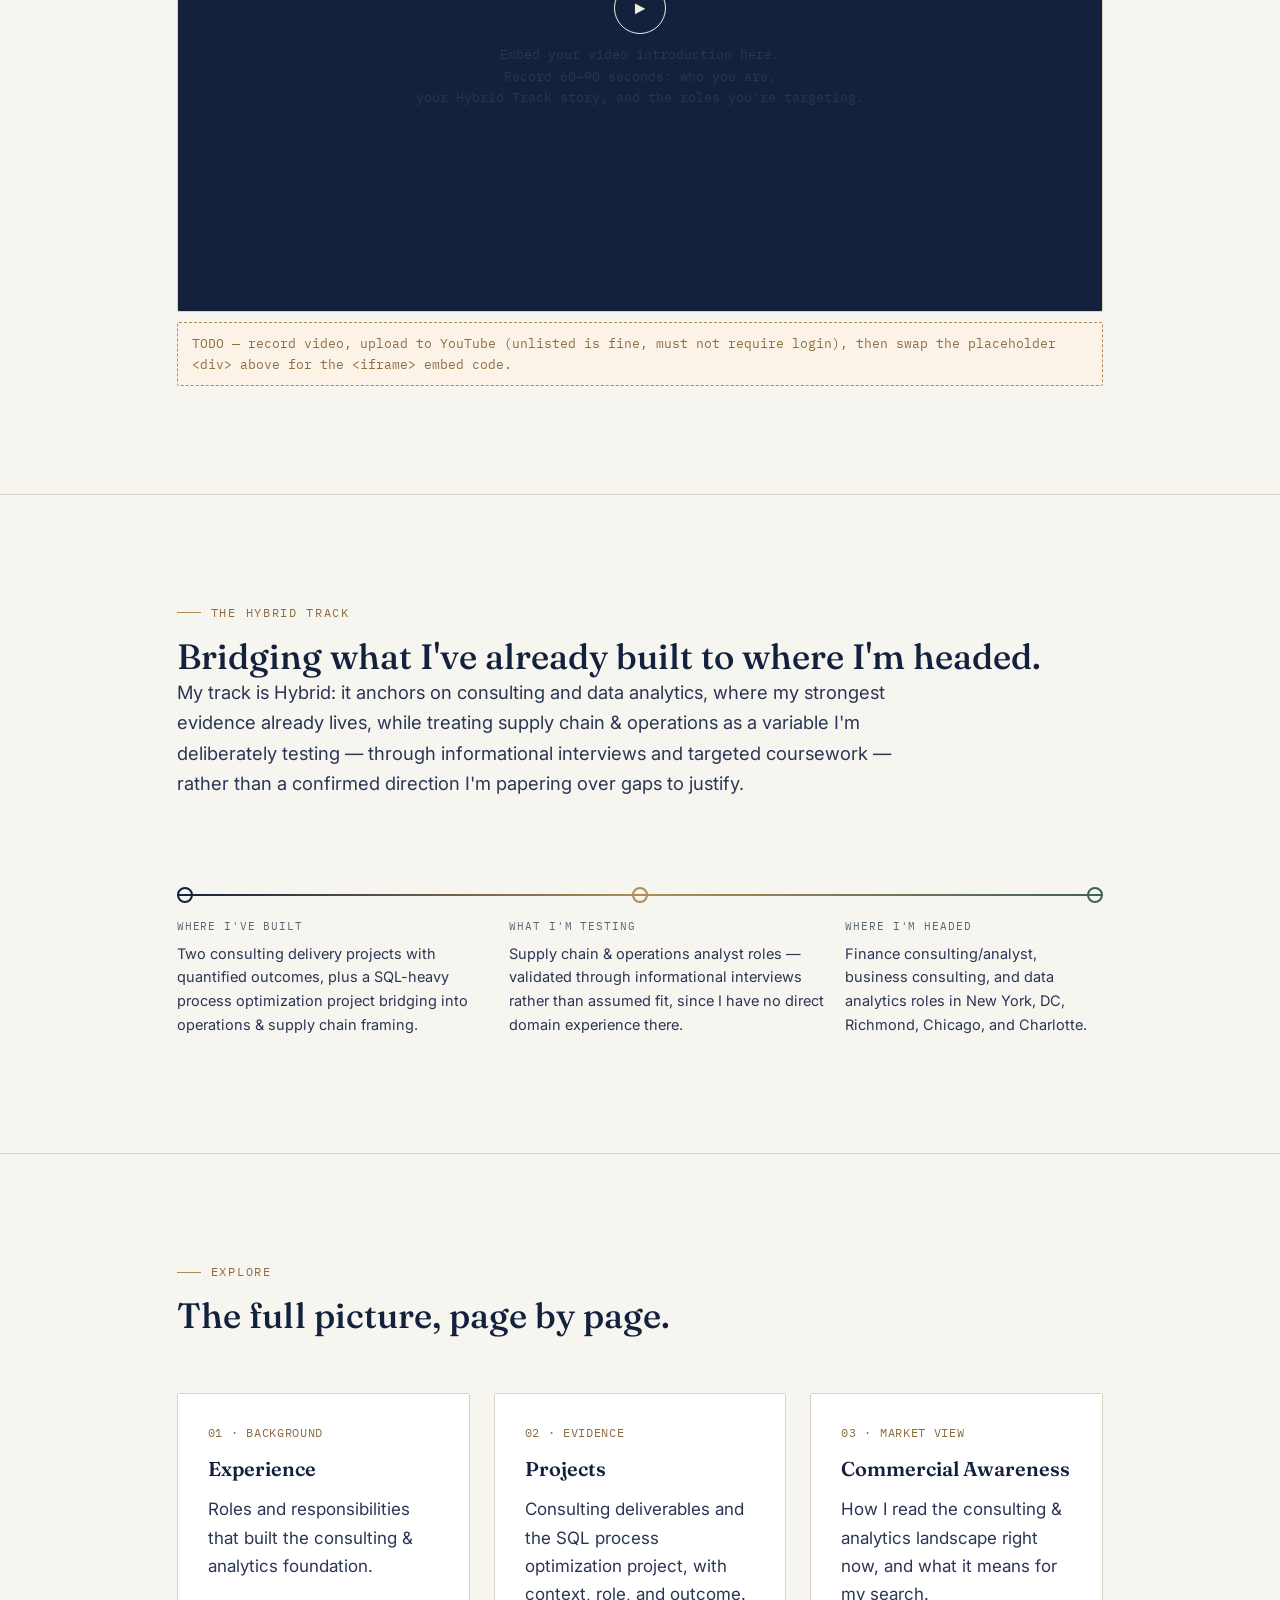
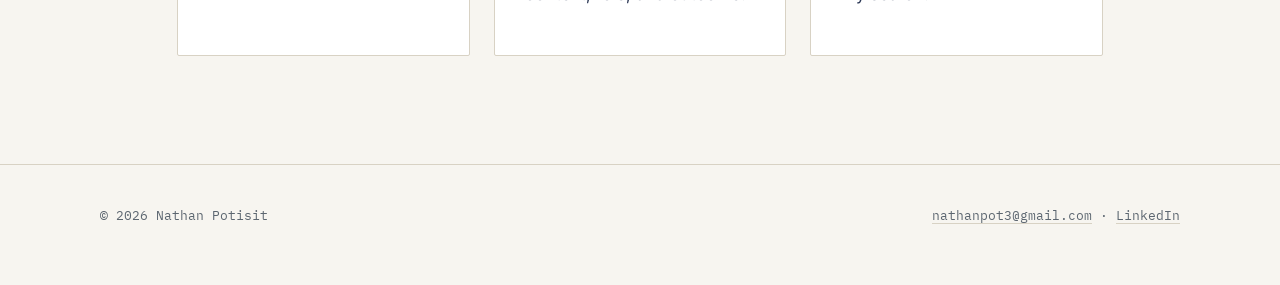
==== commit d9d079c4: "Update email address in footer" ====
--- a/index.html
+++ b/index.html
@@ -142,7 +142,7 @@
 <footer class="site-footer">
   <div class="footer-inner">
     <span>&copy; 2026 Nathan Potisit </span>
-    <span><a href="mailto:you@email.com">you@email.com</a> &middot; <a href="https://www.linkedin.com/" target="_blank" rel="noopener">LinkedIn</a></span>
+    <span><a href="mailto:nathanpot3@gmail.com">nathanpot3@gmail.com</a> &middot; <a href="https://www.linkedin.com/" target="_blank" rel="noopener">LinkedIn</a></span>
   </div>
 </footer>
 
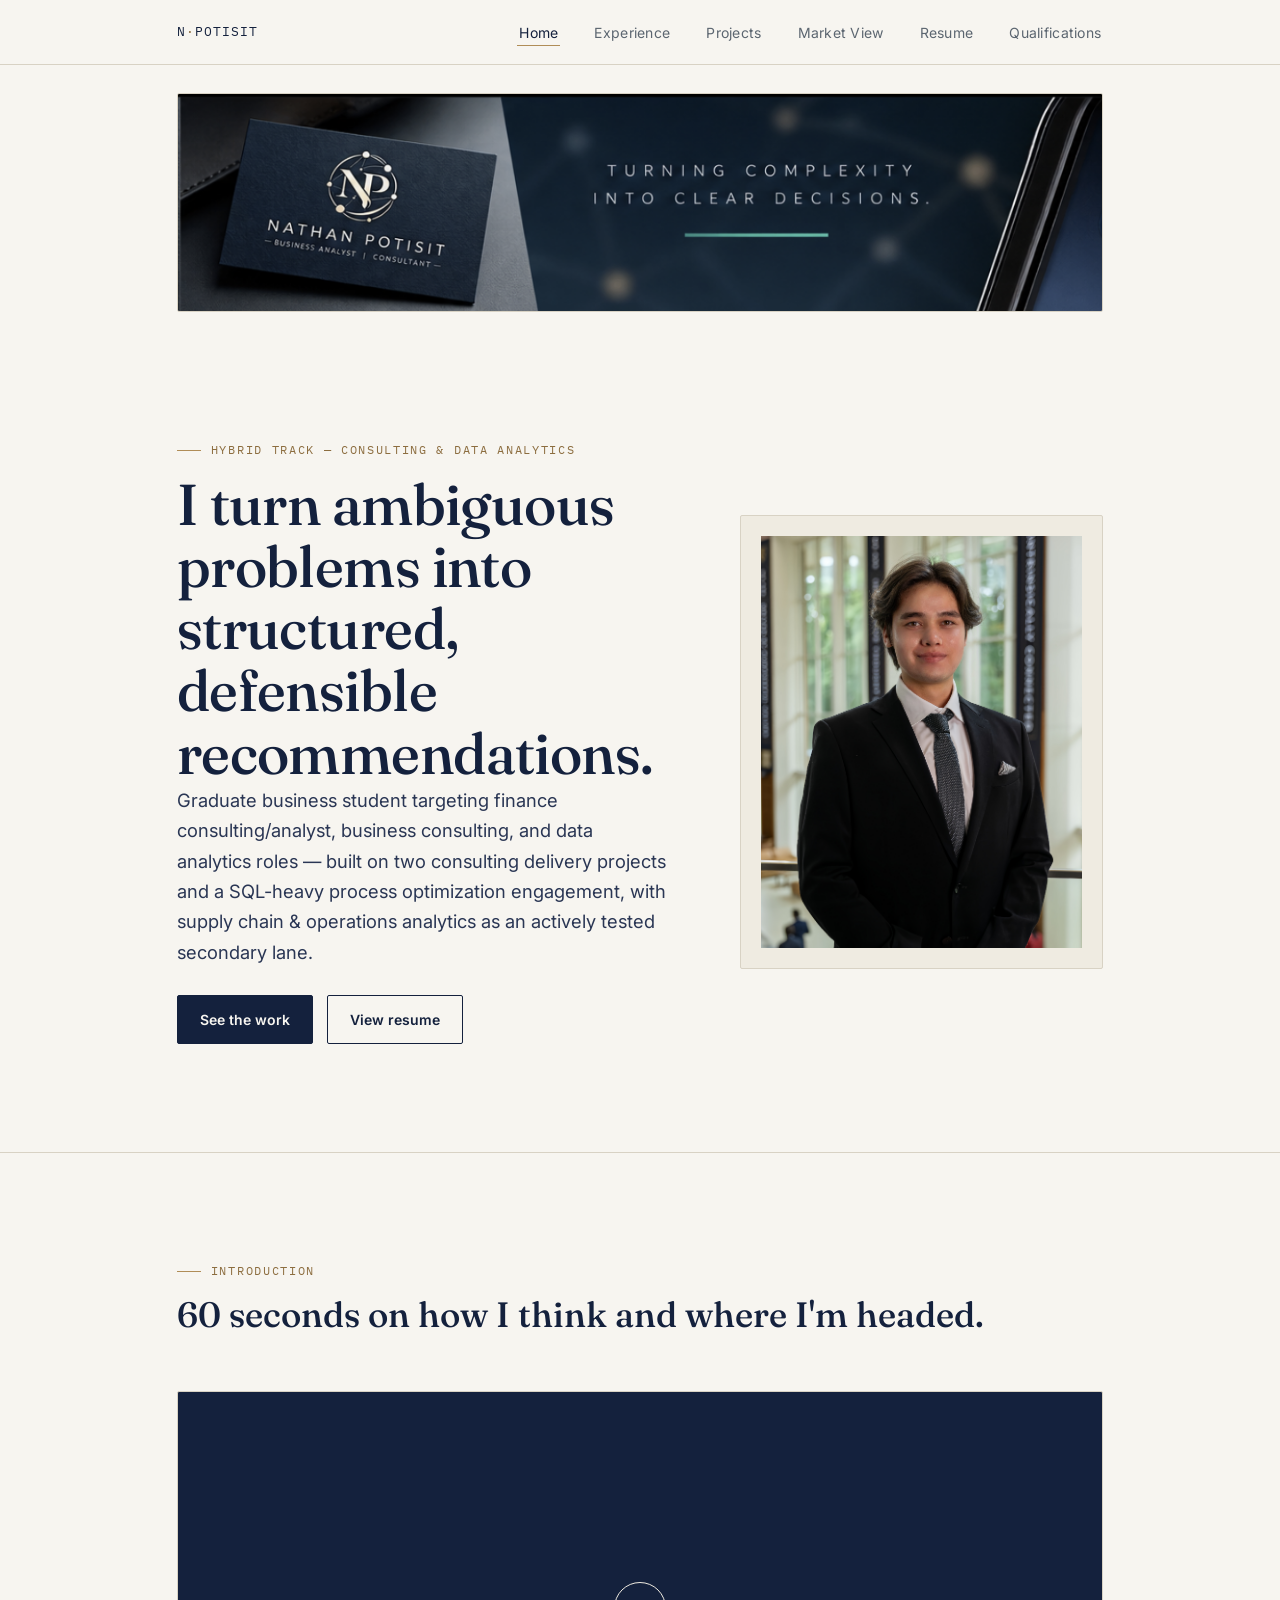
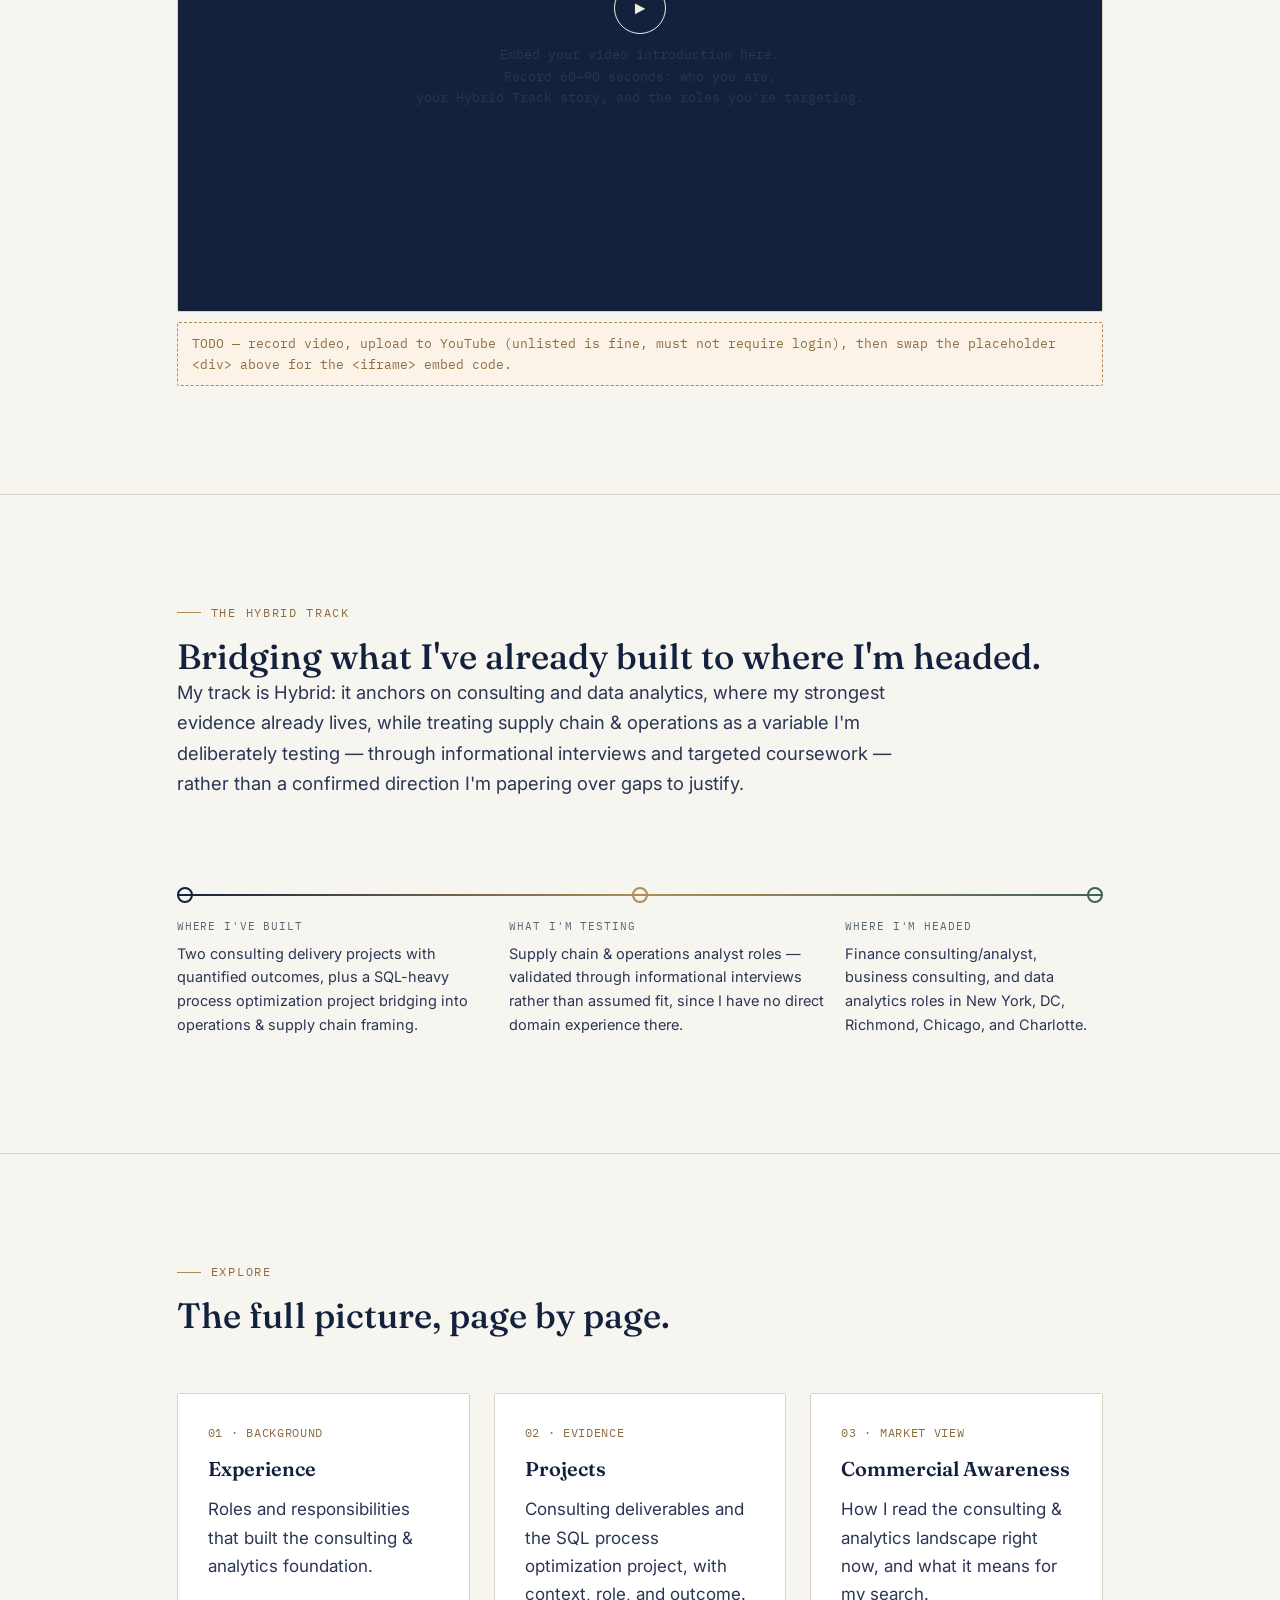
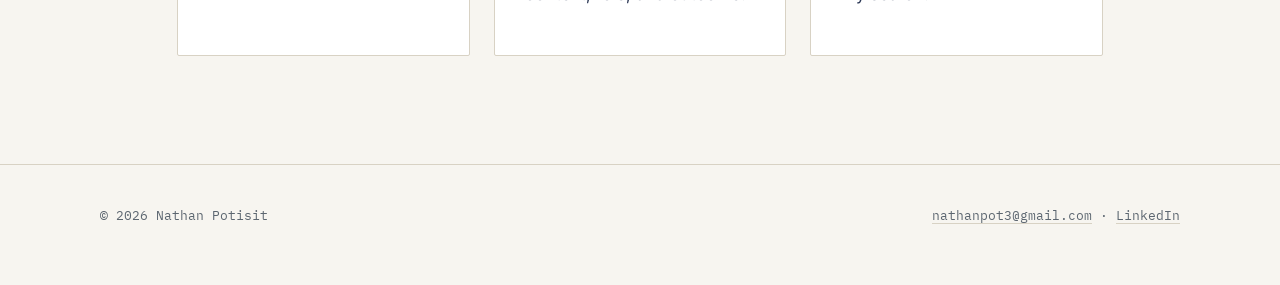
==== commit 30b77ca6: "Update brand name in navigation link" ====
--- a/index.html
+++ b/index.html
@@ -11,7 +11,7 @@
 
 <header class="site-header">
   <nav class="nav">
-    <a class="brand" href="index.html">N<span>·</span>[Last Name]</a>
+    <a class="brand" href="index.html">N<span>·</span>Potisit</a>
     <button class="nav-toggle" aria-label="Toggle navigation" aria-expanded="false">MENU</button>
     <ul class="nav-links">
       <li><a href="index.html" aria-current="page">Home</a></li>
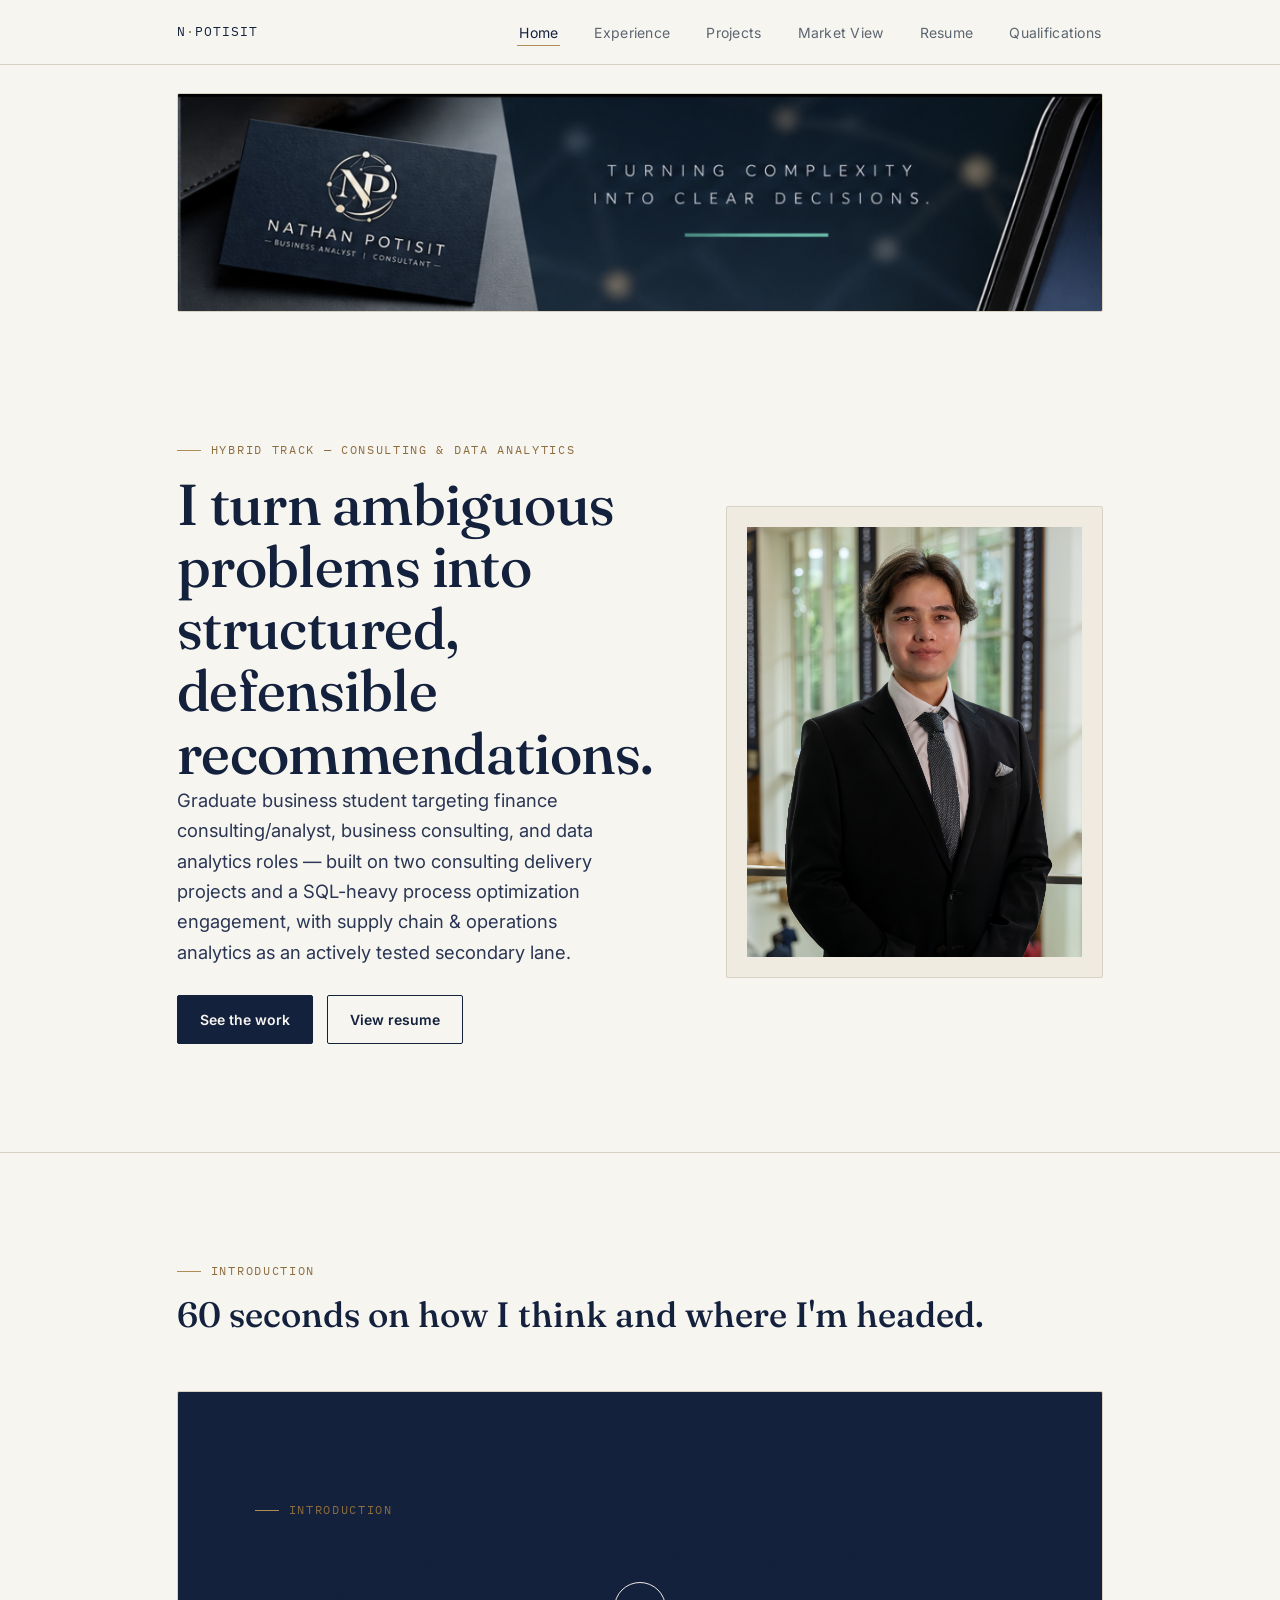
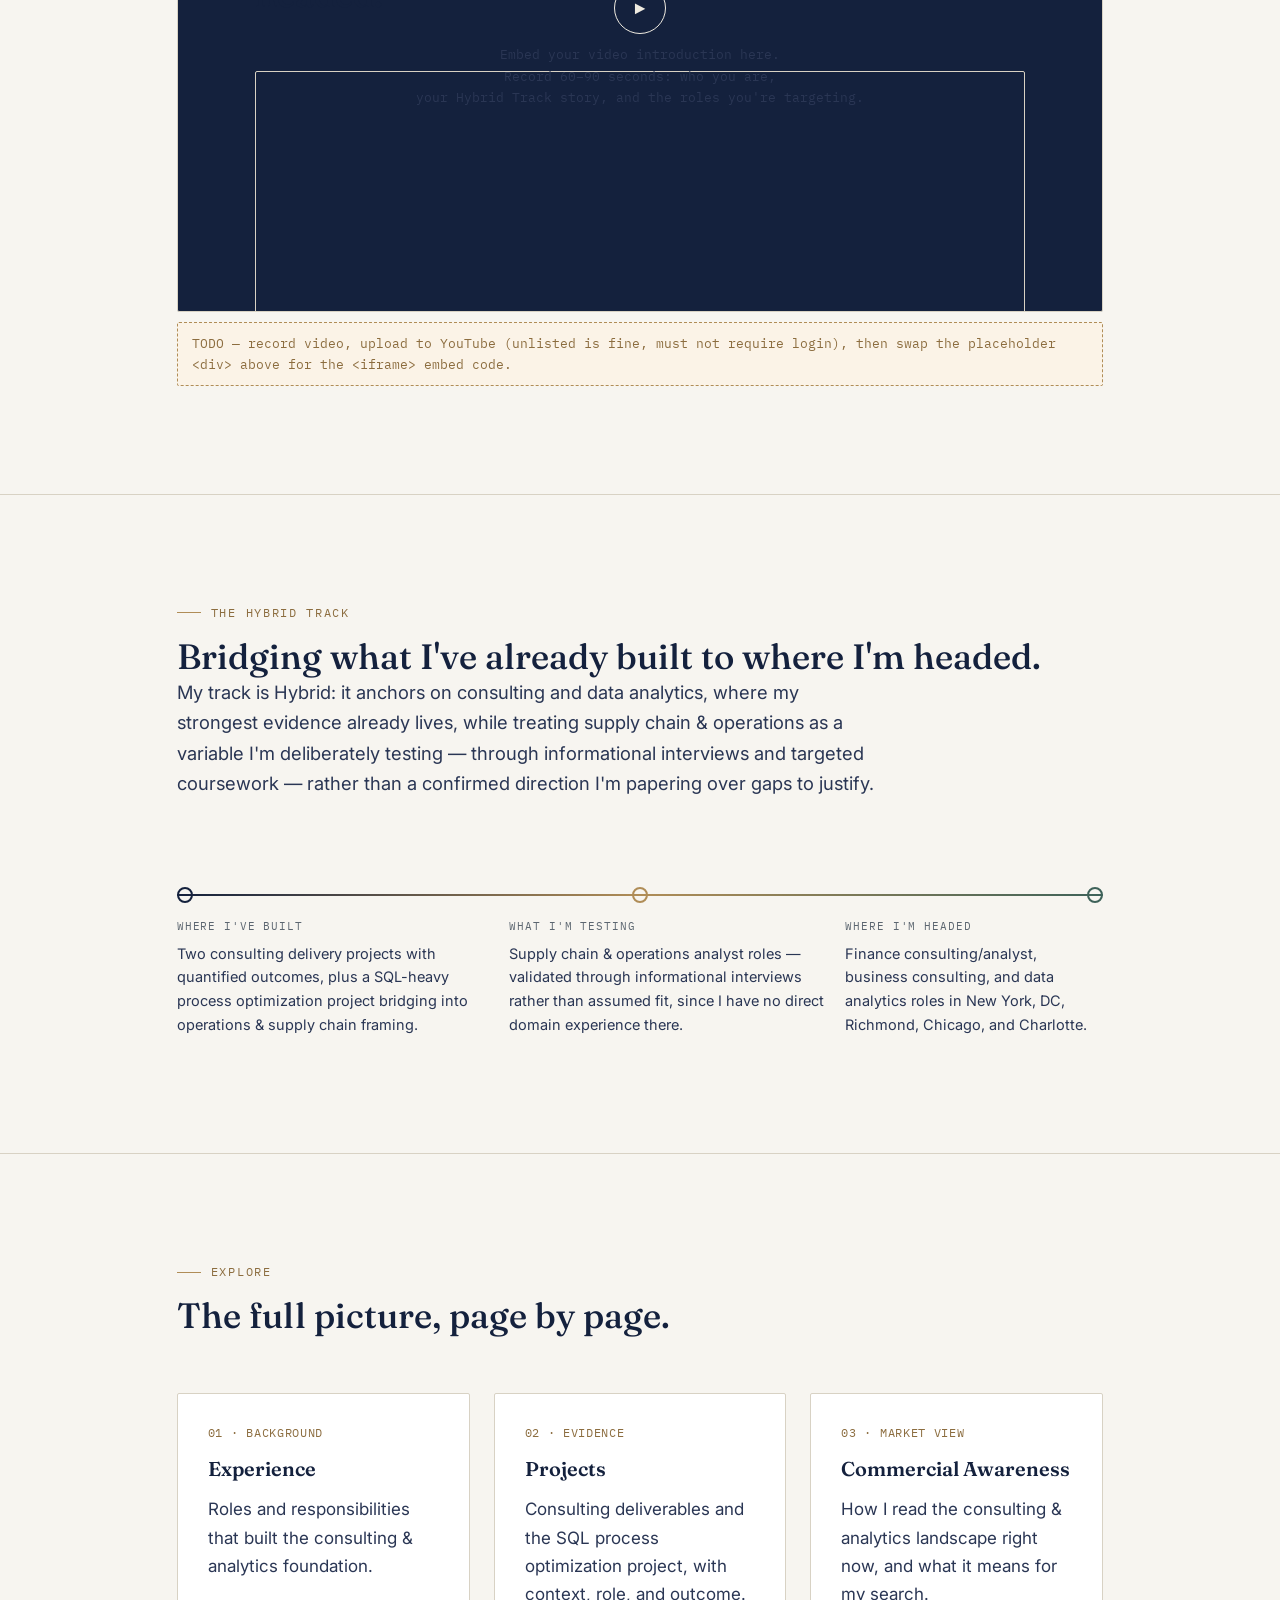
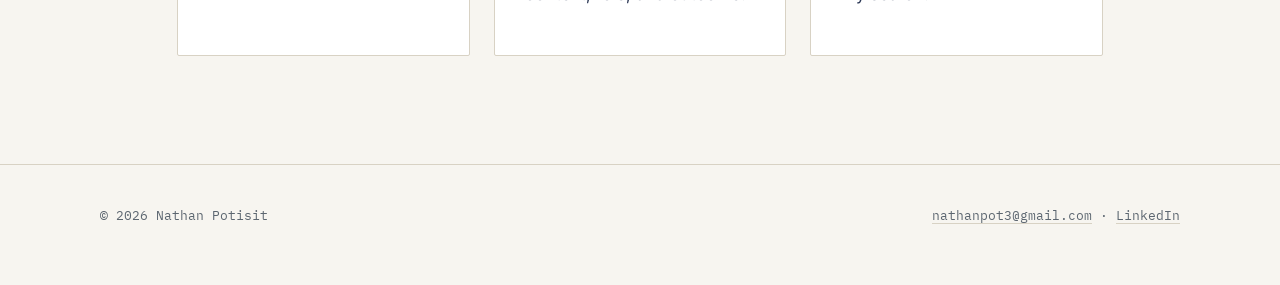
==== commit c49d5f21: "Embed video introduction in index.html Added an iframe for video introduction in the HTML." ====
--- a/index.html
+++ b/index.html
@@ -57,11 +57,23 @@
     </div>
 
     <div class="video-frame">
-      <!-- Replace this placeholder div with an <iframe> embed of your unlisted/public
-           YouTube video once recorded. Example:
-           <iframe src="https://www.youtube.com/embed/VIDEO_ID" title="Nathan intro video"
-             allow="accelerometer; autoplay; clipboard-write; encrypted-media; gyroscope; picture-in-picture"
-             allowfullscreen></iframe> -->
+      <section id="intro">
+  <div class="wrap">
+    <div class="section-head">
+      <p class="eyebrow">Introduction</p>
+      <h2>60 seconds on how I think and where I'm headed.</h2>
+    </div>
+
+    <div class="video-frame">
+      <iframe
+        src="https://www.youtube.com/embed/U5uF3_khJ5M"
+        title="Nathan Potisit — Introduction"
+        allow="accelerometer; autoplay; clipboard-write; encrypted-media; gyroscope; picture-in-picture"
+        allowfullscreen>
+      </iframe>
+    </div>
+  </div>
+</section>
       <div class="video-placeholder">
         <div class="play">&#9658;</div>
         <p>Embed your video introduction here.<br>Record 60&ndash;90 seconds: who you are,<br>
--- a/style.css
+++ b/style.css
@@ -38,6 +38,8 @@
   line-height: 1.65;
   -webkit-font-smoothing: antialiased;
 }
+
+code, pre { font-family: var(--mono); }
 
 a{ color: inherit; }
 img{ max-width: 100%; display:block; }
@@ -154,7 +156,7 @@
 h2{ font-size: clamp(1.6rem, 3vw, 2.2rem); line-height: 1.15; }
 h3{ font-size: 1.25rem; font-weight: 600; }
 p{ margin: 0 0 1em; color: var(--ink-soft); }
-.lede{ font-size: 1.15rem; color: var(--ink-soft); max-width: 62ch; }
+.lede{ font-size: 1.15rem; color: var(--ink-soft); max-width: 62ch; text-wrap: balance; }
 
 /* ---------- section rhythm ---------- */
 section{ padding: clamp(56px, 9vw, 108px) 0; }
@@ -165,7 +167,7 @@
 .hero{ padding-top: clamp(72px, 12vw, 128px); }
 .hero-grid{
   display:grid;
-  grid-template-columns: 1.15fr 0.85fr;
+  grid-template-columns: 1fr 1fr;
   gap: clamp(32px, 6vw, 72px);
   align-items:center;
 }
@@ -187,12 +189,10 @@
   width:100%;
   height:100%;
   object-fit:cover;
-  /* lower value to move you visually to the right inside the frame */
   object-position:40% center;
 }
 .hero-actions{ display:flex; gap: 14px; margin-top: 28px; flex-wrap:wrap; }
 
-/* responsive tweak for small screens */
 @media (max-width: 420px) {
   .hero-photo img { object-position: 60% center; }
 }
@@ -348,7 +348,7 @@
 }
 .tl-item .meta{ font-family: var(--mono); font-size: 12px; color: var(--slate); text-transform:uppercase; letter-spacing:.05em; }
 
-/* ---------- placeholder callouts (things Nathan must fill in) ---------- */
+/* ---------- placeholder callouts ---------- */
 .todo{
   background: #FBF3E7;
   border: 1px dashed var(--brass);
@@ -430,11 +430,19 @@
   position: relative;
   border-radius: 1px;
 }
+.evidence-page.landscape{
+  aspect-ratio: 16 / 9;
+}
 .evidence-page img{
   width:100%; height:100%;
   object-fit: cover;
-  object-position: top;
+  object-position: 70% center;
   display:block;
+}
+.evidence-page.contain img{
+  object-fit: contain;
+  object-position: center;
+  background: var(--paper-dim);
 }
 .evidence-page .no-doc{
   width:100%; height:100%;
@@ -446,6 +454,7 @@
   color: var(--slate);
   background: repeating-linear-gradient(135deg, var(--paper-dim), var(--paper-dim) 8px, var(--paper) 8px, var(--paper) 16px);
 }
+
 .evidence-photo{
   aspect-ratio: 210/297;
   width:100%;
@@ -454,6 +463,13 @@
   margin-bottom: 10px;
 }
 .evidence-photo img{ width:100%; height:100%; object-fit:cover; }
+.evidence-photo.landscape{ aspect-ratio: 4 / 3; }
+.evidence-photo.landscape img{ object-position: center; }
+.evidence-photo.contain img{
+  object-fit: contain;
+  object-position: center;
+  background: var(--paper-dim);
+}
 
 .evidence-caption{
   font-family: var(--mono);
@@ -481,7 +497,28 @@
 .evidence-links a:hover{ border-color: var(--brass); color: var(--brass-deep); }
 .evidence-links a::before{ content:"↳ "; color: var(--brass); }
 
-/* ---------- full document viewer (used on click-through / dedicated viewer sections) ---------- */
+/* ---------- small inline icons ---------- */
+.small-icon{ width:48px; height:48px; object-fit:contain; vertical-align:middle; margin-right:10px; }
+.icon-before{
+  width: clamp(32px, 3.6vw, 48px);
+  height: auto;
+  object-fit: contain;
+  vertical-align: middle;
+  margin-right: 10px;
+  display: inline-block;
+}
+
+/* ---------- card-level landscape photo ---------- */
+.card-photo{
+  width:100%;
+  overflow:hidden;
+  border: 1px solid var(--line);
+  margin-top: 12px;
+}
+.card-photo.landscape{ aspect-ratio: 4 / 3; }
+.card-photo.landscape img{ width:100%; height:100%; object-fit:cover; display:block; }
+
+/* ---------- full document viewer ---------- */
 .doc-viewer{
   width: 100%;
   height: 70vh;
@@ -502,7 +539,4 @@
 }
 
 /* ---------- reduced motion ---------- */
-@media (prefers-reduced-motion: reduce){
-  html{ scroll-behavior:auto; }
-  .card, .btn{ transition:none; }
-}
+@media
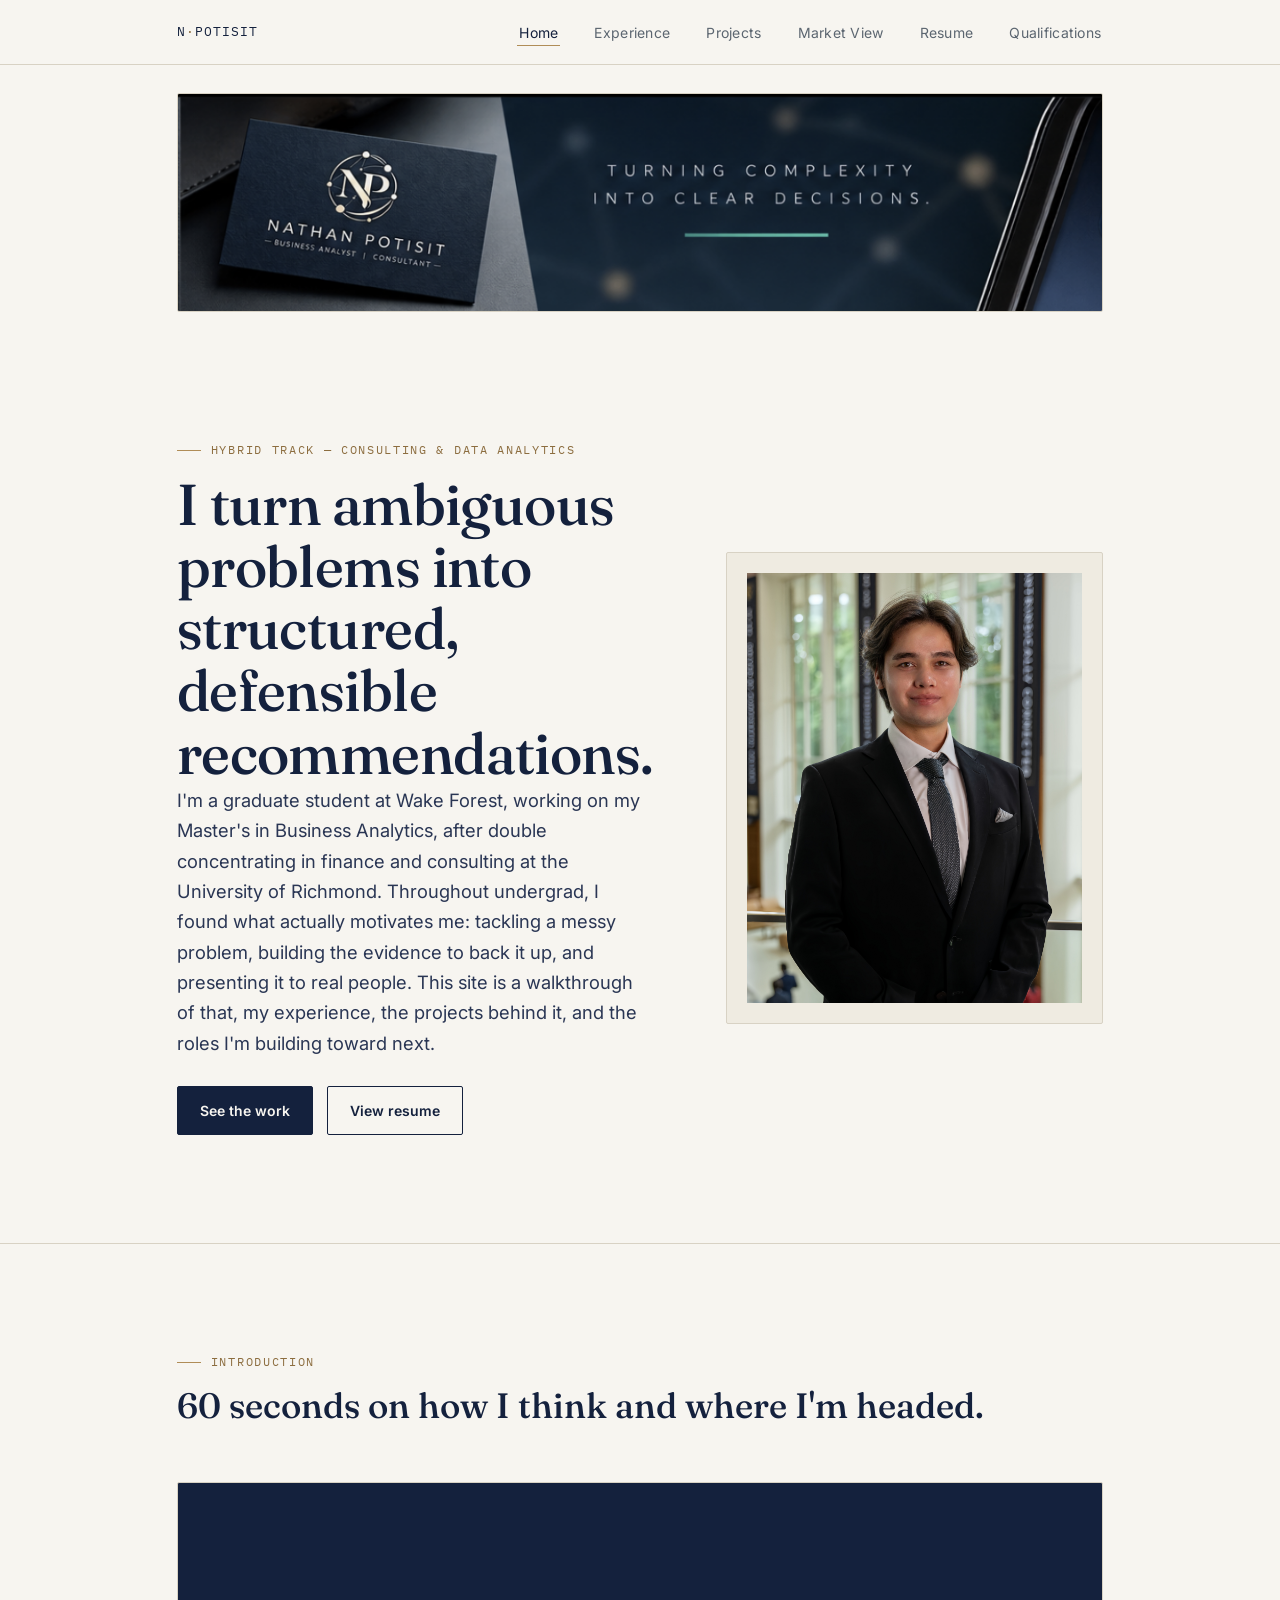
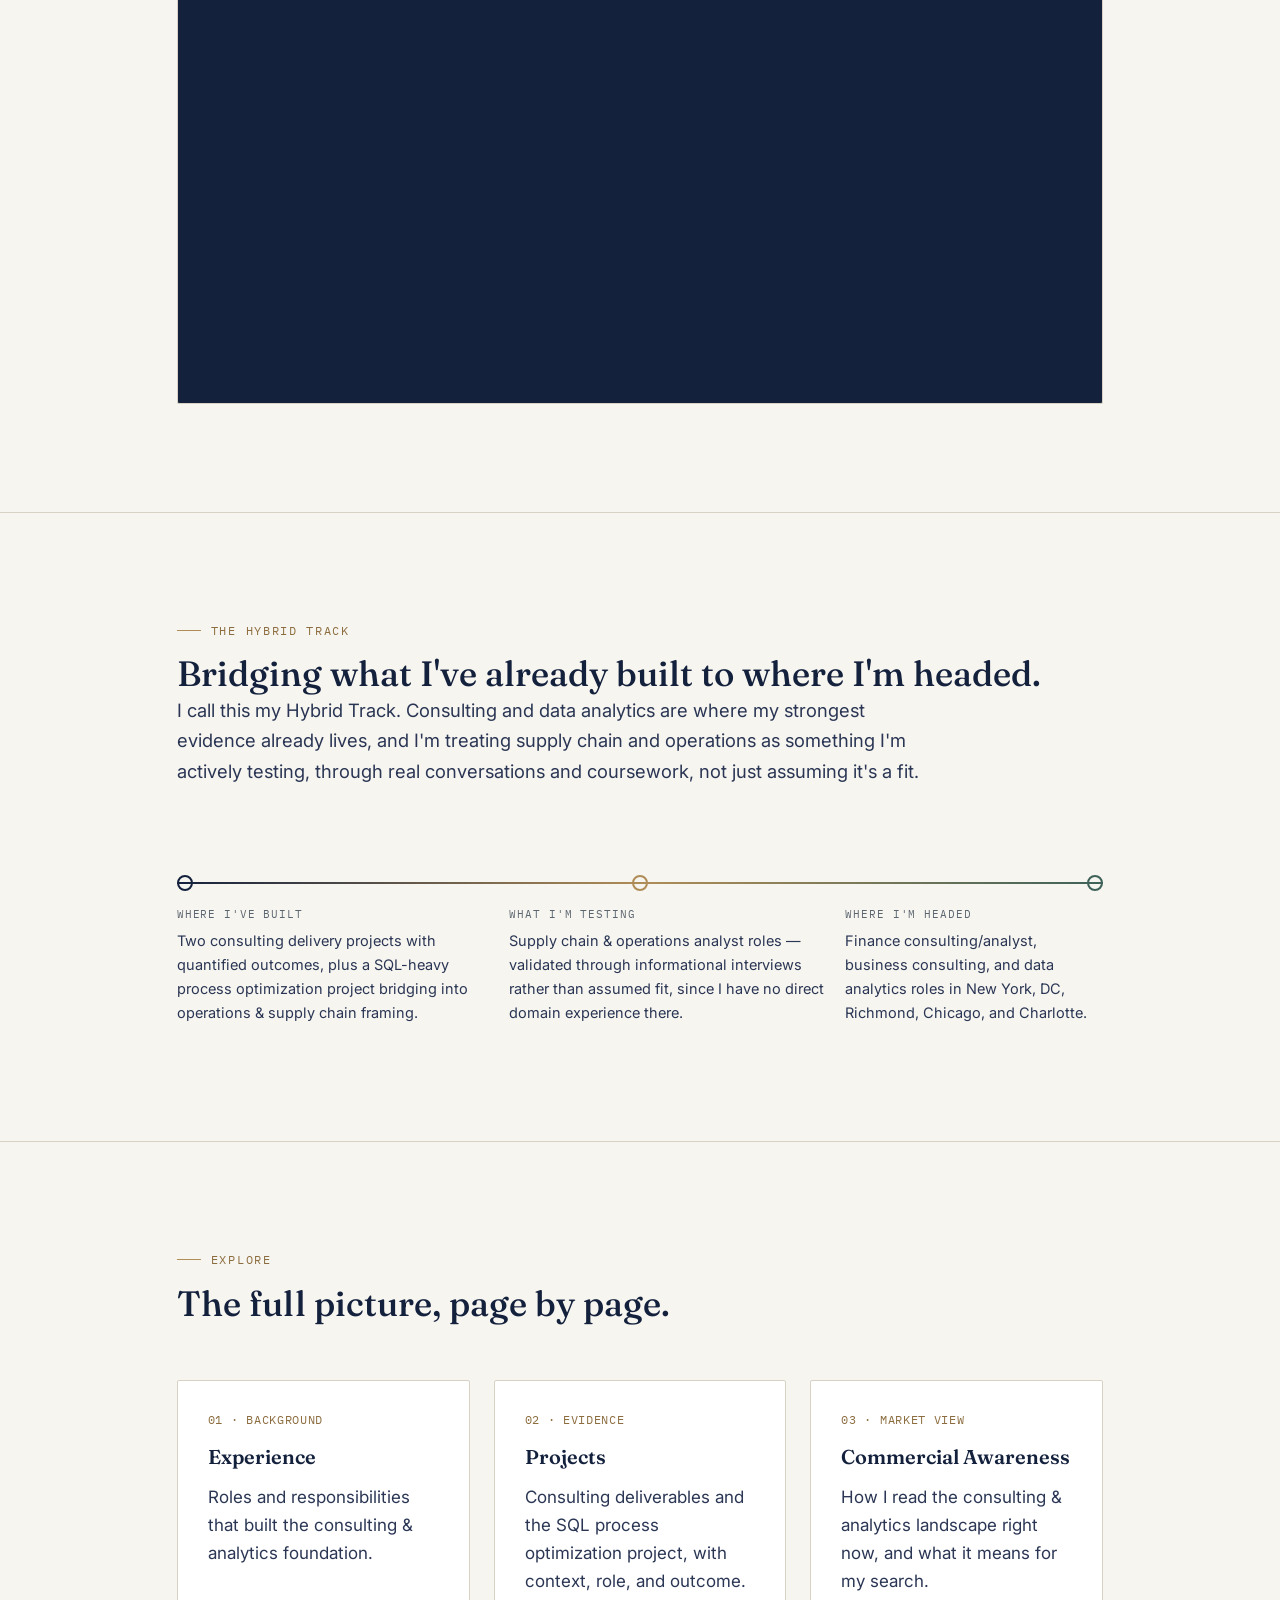
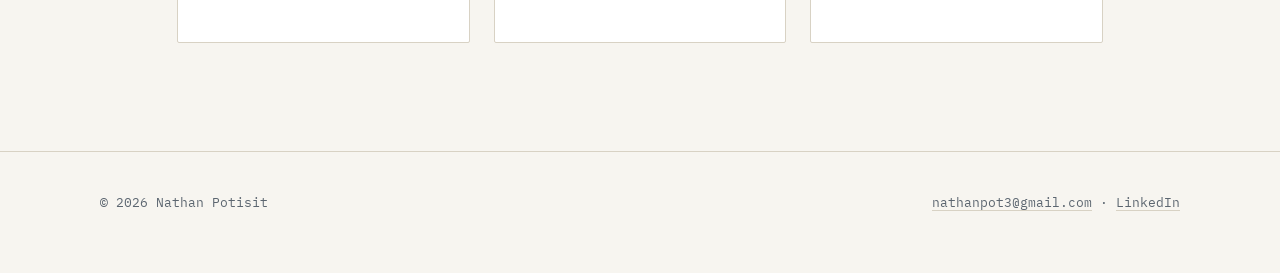
==== commit 09030ec0: "Revise introduction and clean up video section Updated personal introduction and removed video place" ====
--- a/index.html
+++ b/index.html
@@ -33,10 +33,13 @@
       <p class="eyebrow">Hybrid Track — Consulting &amp; Data Analytics</p>
       <h1>I turn ambiguous problems into structured, defensible recommendations.</h1>
       <p class="lede">
-        Graduate business student targeting finance consulting/analyst, business consulting,
-        and data analytics roles &mdash; built on two consulting delivery projects and a
-        SQL-heavy process optimization engagement, with supply chain &amp; operations analytics
-        as an actively tested secondary lane.
+        I'm a graduate student at Wake Forest, working on my Master's in Business
+        Analytics, after double concentrating in finance and consulting at the
+        University of Richmond. Throughout undergrad, I found what actually
+        motivates me: tackling a messy problem, building the evidence to back it
+        up, and presenting it to real people. This site is a walkthrough of that,
+        my experience, the projects behind it, and the roles I'm building toward
+        next.
       </p>
       <div class="hero-actions">
         <a class="btn btn-primary" href="projects.html">See the work</a>
@@ -57,14 +60,6 @@
     </div>
 
     <div class="video-frame">
-      <section id="intro">
-  <div class="wrap">
-    <div class="section-head">
-      <p class="eyebrow">Introduction</p>
-      <h2>60 seconds on how I think and where I'm headed.</h2>
-    </div>
-
-    <div class="video-frame">
       <iframe
         src="https://www.youtube.com/embed/U5uF3_khJ5M"
         title="Nathan Potisit — Introduction"
@@ -74,15 +69,6 @@
     </div>
   </div>
 </section>
-      <div class="video-placeholder">
-        <div class="play">&#9658;</div>
-        <p>Embed your video introduction here.<br>Record 60&ndash;90 seconds: who you are,<br>
-        your Hybrid Track story, and the roles you're targeting.</p>
-      </div>
-    </div>
-    <p class="todo">TODO &mdash; record video, upload to YouTube (unlisted is fine, must not require login), then swap the placeholder &lt;div&gt; above for the &lt;iframe&gt; embed code.</p>
-  </div>
-</section>
 
 <section id="bridge">
   <div class="wrap">
@@ -90,10 +76,10 @@
       <p class="eyebrow">The Hybrid Track</p>
       <h2>Bridging what I've already built to where I'm headed.</h2>
       <p class="lede">
-        My track is Hybrid: it anchors on consulting and data analytics, where my strongest
-        evidence already lives, while treating supply chain &amp; operations as a variable I'm
-        deliberately testing &mdash; through informational interviews and targeted coursework &mdash;
-        rather than a confirmed direction I'm papering over gaps to justify.
+        I call this my Hybrid Track. Consulting and data analytics are where my
+        strongest evidence already lives, and I'm treating supply chain and
+        operations as something I'm actively testing, through real conversations
+        and coursework, not just assuming it's a fit.
       </p>
     </div>
 
